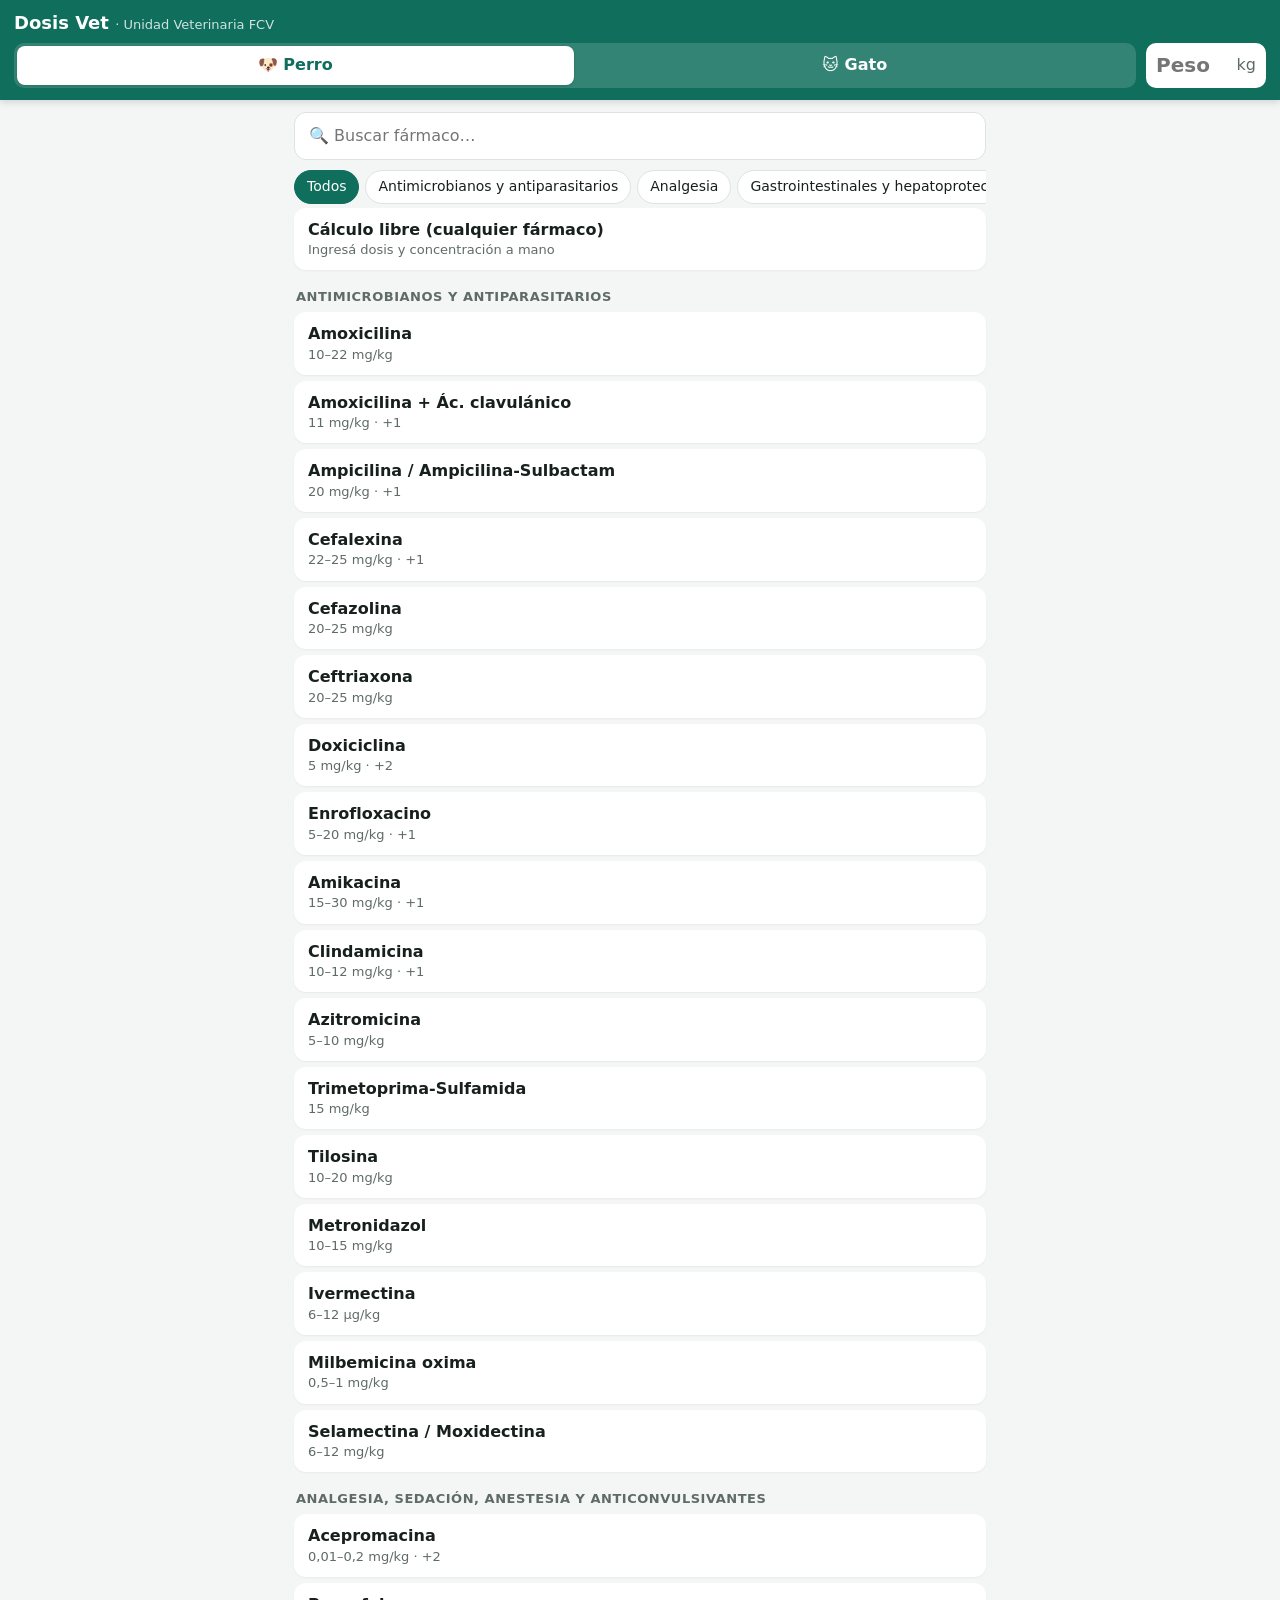
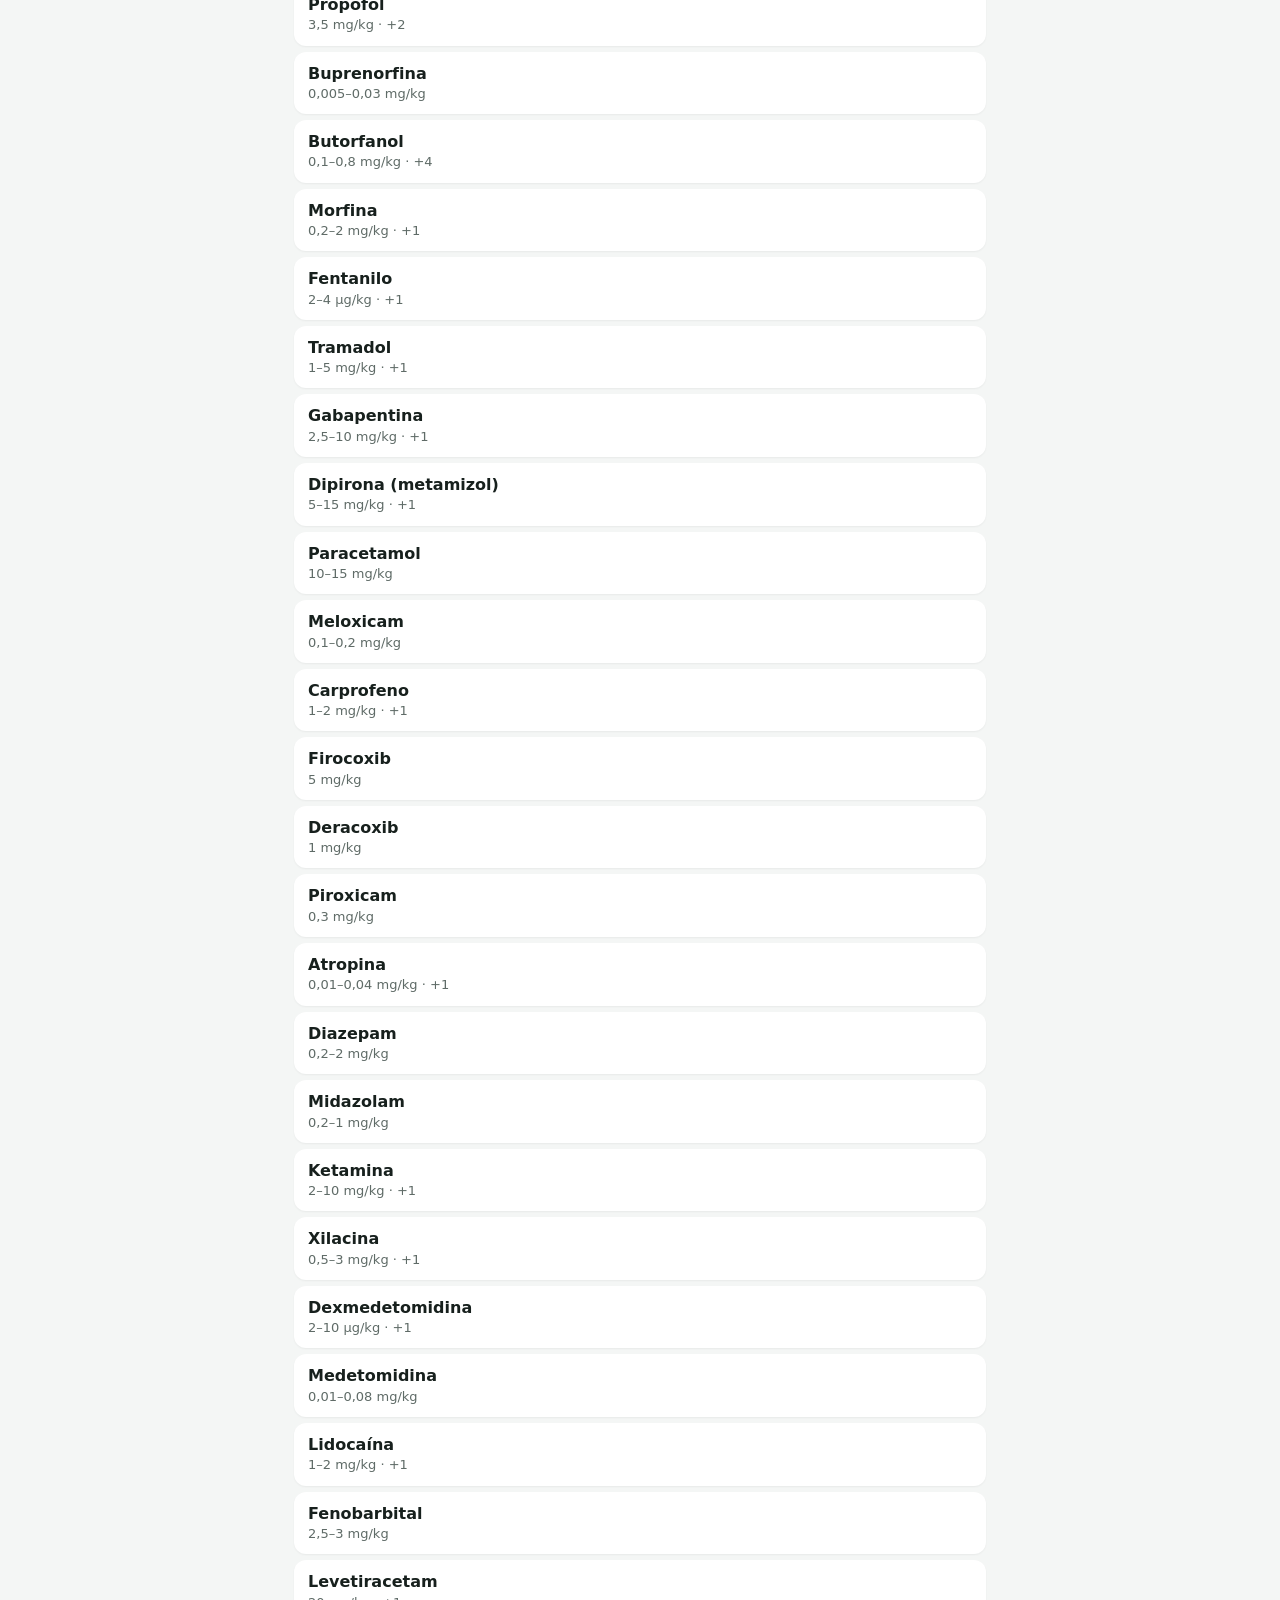
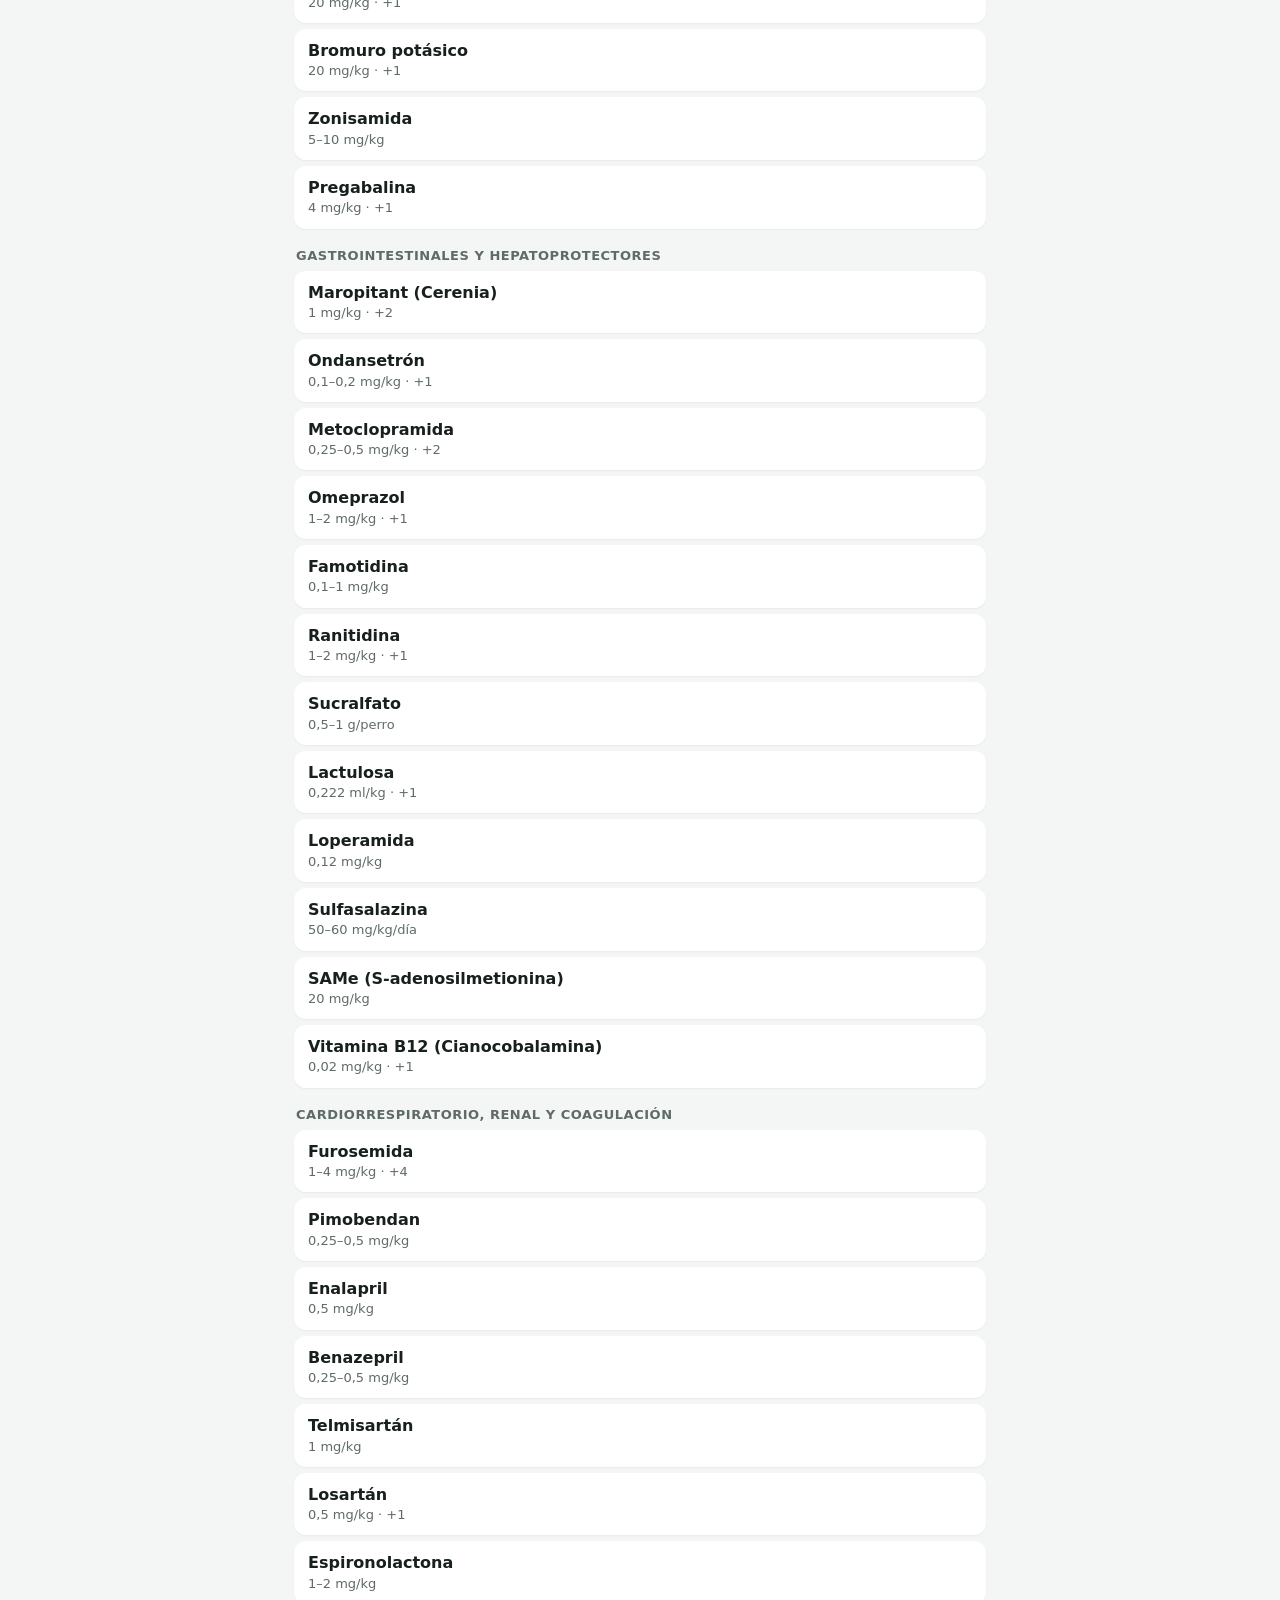
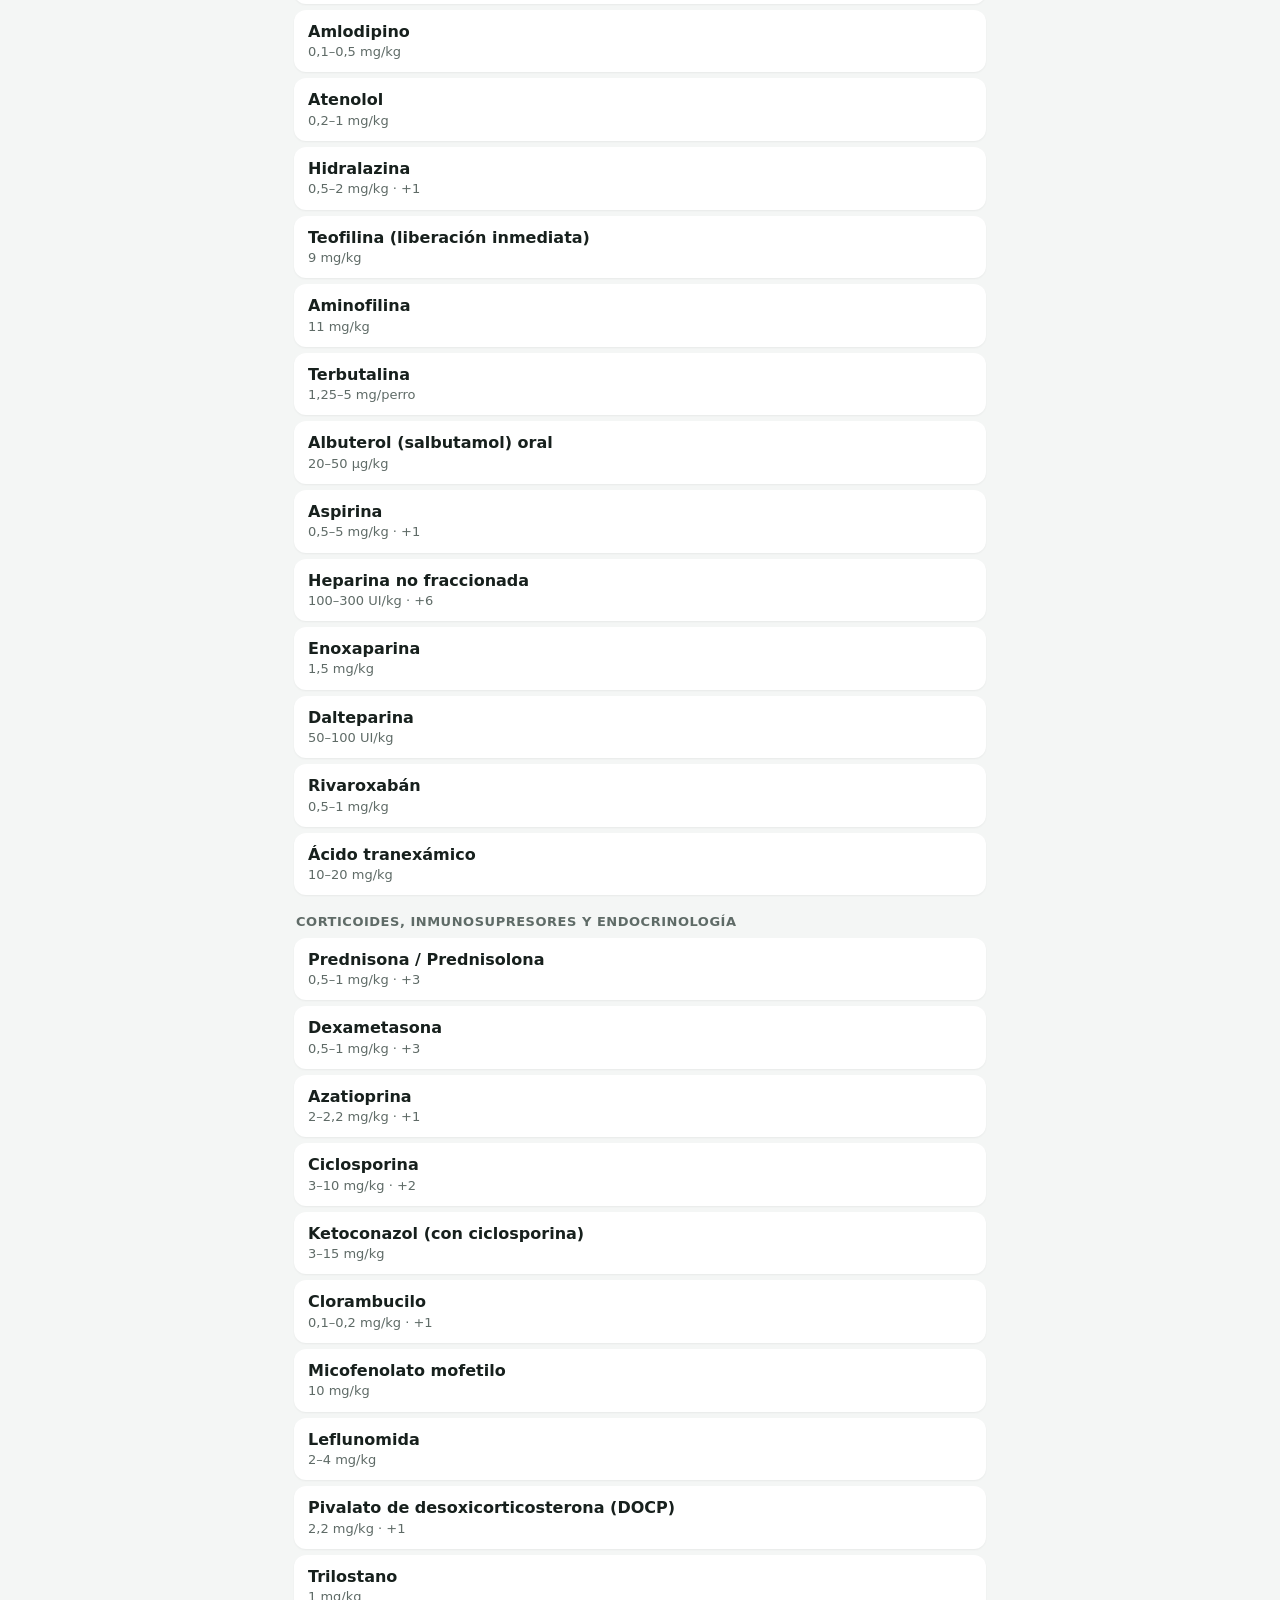
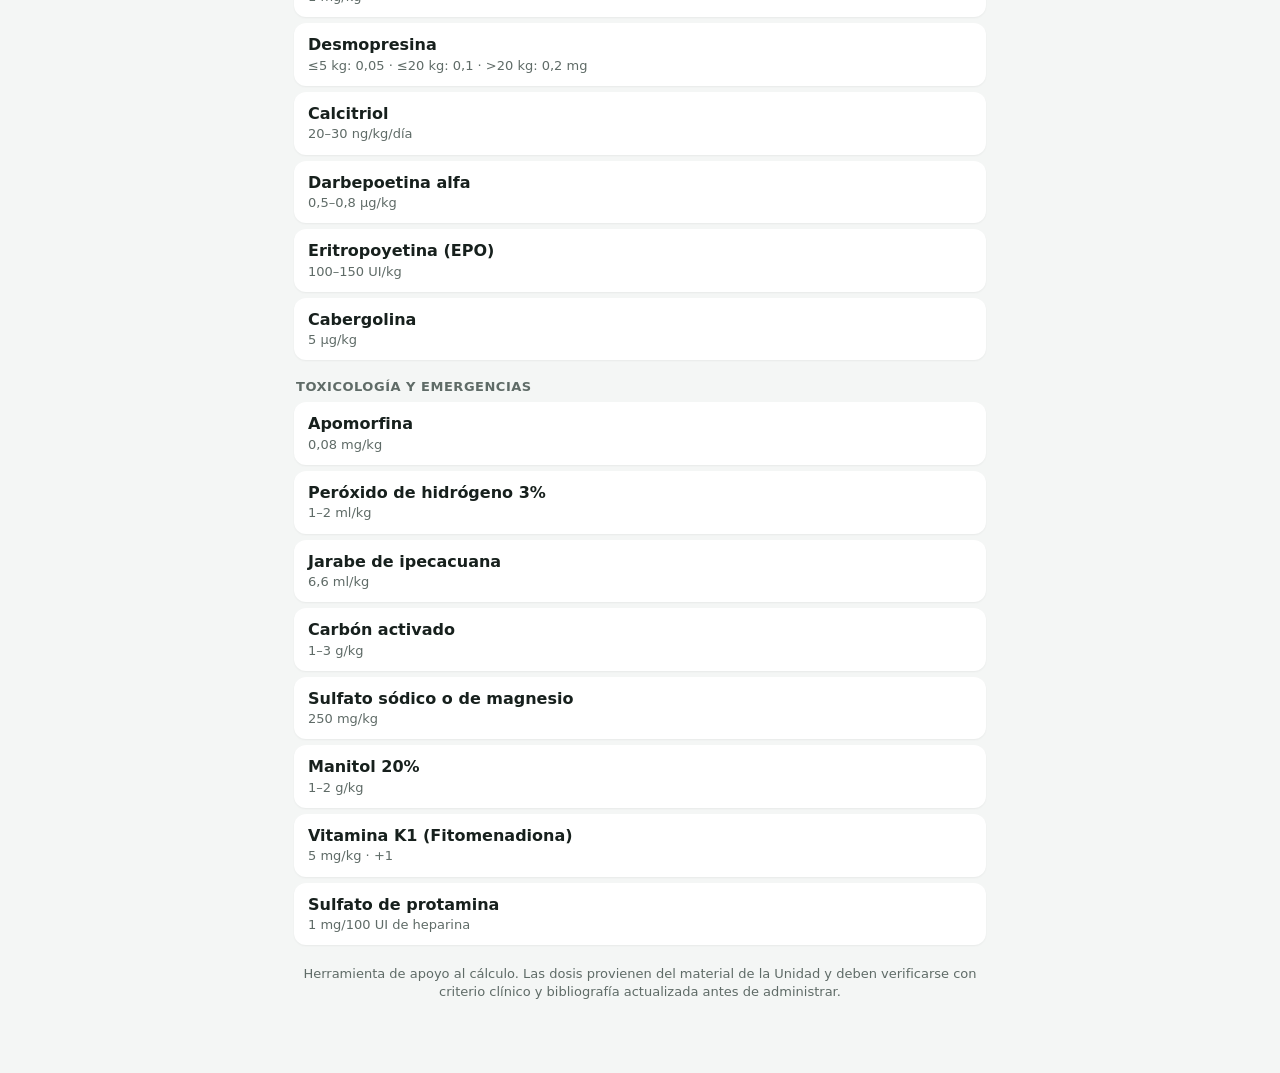
==== app/src/main/assets/index.html @ 797e955e "Calculadora de dosis veterinaria (APK Android) App Android (WebView, offline) para calcular dosis en" ====
<!doctype html>
<html lang="es">
<head>
<meta charset="utf-8">
<meta name="viewport" content="width=device-width, initial-scale=1, viewport-fit=cover">
<meta name="theme-color" content="#0f6e5c">
<title>Dosis Vet FCV</title>
<link rel="stylesheet" href="styles.css">
</head>
<body>
<header class="top">
  <div class="brand">Dosis Vet <span>· Unidad Veterinaria FCV</span></div>
  <div class="patient">
    <div class="seg" id="species">
      <button data-sp="p">🐶 Perro</button>
      <button data-sp="g">🐱 Gato</button>
    </div>
    <label class="weight"><input id="weight" inputmode="decimal" autocomplete="off" placeholder="Peso"><span>kg</span></label>
  </div>
</header>

<main>
  <section id="list-view">
    <input id="search" type="search" placeholder="🔍 Buscar fármaco…" autocomplete="off">
    <div id="chips" class="chips"></div>
    <div id="drug-list"></div>
    <p class="disclaimer">Herramienta de apoyo al cálculo. Las dosis provienen del material de la Unidad y deben verificarse con criterio clínico y bibliografía actualizada antes de administrar.</p>
  </section>

  <section id="detail-view" hidden>
    <button id="back" class="back">‹ Volver</button>
    <h2 id="d-name"></h2>
    <div id="d-contra"></div>
    <div id="d-body">
      <div id="d-presets-wrap"><label class="lbl">Indicación</label><div id="d-presets"></div></div>
      <div id="d-info" class="card info"></div>
      <div id="d-dose" class="card"></div>
      <div class="card"><h4>Presentación del fármaco</h4><div id="d-pres"></div></div>
      <div id="d-result"></div>
      <div id="d-cri"></div>
    </div>
  </section>
</main>

<script src="drugs.js"></script>
<script src="app.js"></script>
</body>
</html>
---- app/src/main/assets/styles.css ----
:root {
  --bg: #f4f6f5;
  --card: #ffffff;
  --text: #17201d;
  --muted: #5f6b67;
  --line: #dde3e1;
  --accent: #0f6e5c;
  --accent-soft: #e1f2ee;
  --warn-bg: #fff4d6;
  --warn: #8a5a00;
  --bad-bg: #fde4e4;
  --bad: #a51d1d;
  --hl: #e8f6f2;
}
@media (prefers-color-scheme: dark) {
  :root {
    --bg: #101514;
    --card: #19211f;
    --text: #e7eeec;
    --muted: #9aa8a4;
    --line: #2b3633;
    --accent: #3fc1a3;
    --accent-soft: #1d3a33;
    --warn-bg: #3a2f12;
    --warn: #f3c969;
    --bad-bg: #3d1a1a;
    --bad: #ff8a8a;
    --hl: #17322c;
  }
}
* { box-sizing: border-box; -webkit-tap-highlight-color: transparent; }
html, body { margin: 0; background: var(--bg); color: var(--text); }
body { font: 16px/1.4 system-ui, -apple-system, Roboto, sans-serif; padding-bottom: 40px; }
button, input, select { font: inherit; color: inherit; }
[hidden] { display: none !important; }

.top {
  position: sticky; top: 0; z-index: 10;
  background: var(--accent); color: #fff;
  padding: calc(env(safe-area-inset-top) + 10px) 14px 12px;
  box-shadow: 0 2px 8px rgba(0,0,0,.15);
}
@media (prefers-color-scheme: dark) { .top { background: #0b3d33; } }
.brand { font-weight: 700; font-size: 18px; margin-bottom: 8px; }
.brand span { font-weight: 400; opacity: .8; font-size: 13px; }
.patient { display: flex; gap: 10px; align-items: stretch; }
.patient .seg { flex: 1; background: rgba(255,255,255,.15); }
.patient .seg button { color: #fff; }
.patient .seg button.on { background: #fff; color: #0f6e5c; }
.weight { display: flex; align-items: center; background: #fff; color: #17201d; border-radius: 10px; padding: 0 10px; width: 120px; }
.weight input { border: 0; outline: 0; width: 100%; font-size: 20px; font-weight: 700; background: transparent; color: #17201d; padding: 6px 0; }
.weight span { color: #5f6b67; }

main { padding: 12px 14px; max-width: 720px; margin: 0 auto; }

.seg { display: flex; border-radius: 10px; padding: 3px; gap: 3px; background: var(--line); }
.seg button { flex: 1; border: 0; background: transparent; border-radius: 8px; padding: 8px 6px; font-weight: 600; }
.seg button.on { background: var(--card); color: var(--accent); box-shadow: 0 1px 3px rgba(0,0,0,.15); }
.seg.small button { font-size: 14px; padding: 7px 4px; }
.seg.small { margin-bottom: 10px; }

#search { width: 100%; padding: 12px 14px; border: 1px solid var(--line); border-radius: 12px; background: var(--card); font-size: 16px; }
.chips { display: flex; gap: 6px; overflow-x: auto; padding: 10px 0 4px; scrollbar-width: none; }
.chips::-webkit-scrollbar { display: none; }
.chip { flex: none; border: 1px solid var(--line); background: var(--card); border-radius: 999px; padding: 6px 12px; font-size: 14px; }
.chip.on { background: var(--accent); border-color: var(--accent); color: #fff; }
@media (prefers-color-scheme: dark) { .chip.on { color: #0b2620; } }

.group { font-size: 13px; text-transform: uppercase; letter-spacing: .04em; color: var(--muted); margin: 18px 2px 6px; }
.drug { display: flex; flex-direction: column; align-items: flex-start; width: 100%; text-align: left; border: 0; background: var(--card); border-radius: 12px; padding: 11px 14px; margin-bottom: 6px; box-shadow: 0 1px 2px rgba(0,0,0,.05); }
.drug:active { background: var(--accent-soft); }
.dn { font-weight: 600; }
.ds { font-size: 13px; color: var(--muted); }
.bad { color: var(--bad); font-weight: 700; }
.empty, .disclaimer { color: var(--muted); font-size: 13px; text-align: center; margin: 20px 8px; }

.back { border: 0; background: transparent; color: var(--accent); font-weight: 600; padding: 4px 0; font-size: 16px; }
h2 { margin: 6px 0 12px; font-size: 22px; }
h4 { margin: 0 0 10px; font-size: 15px; }
.card { background: var(--card); border-radius: 14px; padding: 14px; margin: 10px 0; box-shadow: 0 1px 2px rgba(0,0,0,.05); }
.info { font-size: 14px; display: grid; gap: 4px; }
.info .note { color: var(--warn); }
.info .src { color: var(--muted); font-size: 12px; }

.lbl { display: block; font-size: 13px; color: var(--muted); margin: 8px 0 5px; font-weight: 600; }
.card .lbl:first-child { margin-top: 0; }
#d-presets { display: grid; gap: 6px; }
.preset { display: flex; flex-direction: column; align-items: flex-start; text-align: left; border: 2px solid var(--line); background: var(--card); border-radius: 12px; padding: 9px 12px; }
.preset.on { border-color: var(--accent); background: var(--accent-soft); }
.pl { font-weight: 600; font-size: 15px; }
.pr { font-size: 13px; color: var(--muted); }
.tag { display: inline-block; font-size: 10px; font-weight: 700; padding: 1px 6px; border-radius: 6px; background: var(--line); color: var(--muted); vertical-align: middle; }
.tag.cri { background: var(--accent); color: #fff; }

.inrow { display: flex; align-items: center; gap: 6px; }
.inrow input, select { min-width: 0; flex: 1; padding: 10px 12px; border: 1px solid var(--line); border-radius: 10px; background: var(--bg); font-size: 18px; }
select { flex: none; font-size: 16px; padding: 10px 8px; }
#d-dose > select { width: 100%; }
.inrow.conc input { flex: 1 1 60px; }
.unit { color: var(--muted); font-size: 14px; white-space: nowrap; }
input[type=range] { width: 100%; margin: 12px 0 0; accent-color: var(--accent); }
.rangeends { display: flex; justify-content: space-between; font-size: 12px; color: var(--muted); }
.hint { font-size: 12px; color: var(--muted); margin-top: 6px; }
.tierinfo { font-size: 18px; font-weight: 700; }

.result { background: var(--card); border: 2px solid var(--accent); border-radius: 14px; padding: 12px 14px; margin: 12px 0; }
.result.muted { border-style: dashed; border-color: var(--line); color: var(--muted); text-align: center; }
.rhead { font-size: 13px; color: var(--muted); margin-bottom: 6px; }
.kv { display: flex; justify-content: space-between; align-items: baseline; gap: 10px; padding: 6px 0; border-top: 1px solid var(--line); }
.kv:first-of-type { border-top: 0; }
.kv span { color: var(--muted); font-size: 14px; }
.kv b { text-align: right; }
.kv.big b { font-size: 20px; }
.kv.hl { background: var(--hl); margin: 4px -14px; padding: 10px 14px; border-top: 0; }
.kv.hl b { font-size: 26px; color: var(--accent); }
.kv.sub span, .kv.sub b { font-size: 13px; font-weight: 500; }
.kv.muted span { color: var(--muted); }
.alert { border-radius: 10px; padding: 9px 12px; margin: 6px 0; font-size: 14px; }
.alert.warn { background: var(--warn-bg); color: var(--warn); }
.alert.bad { background: var(--bad-bg); color: var(--bad); font-weight: 700; }
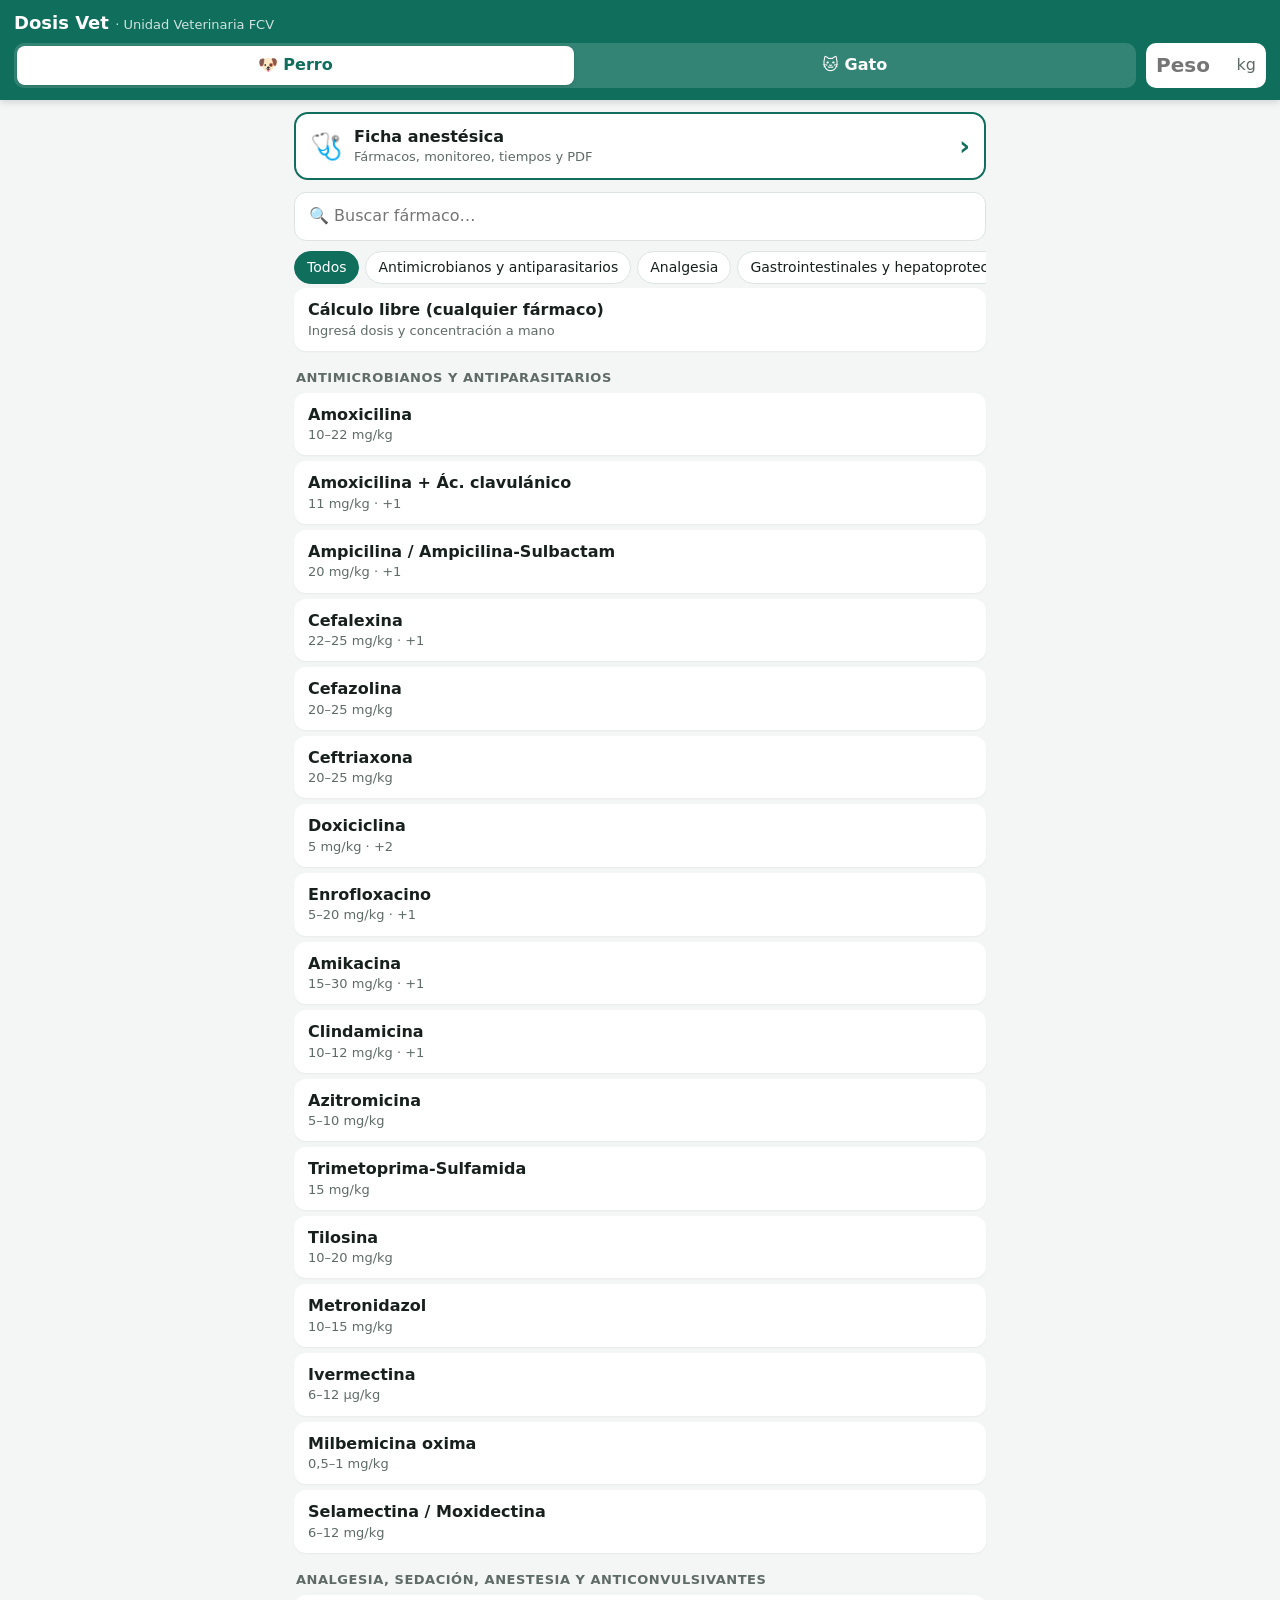
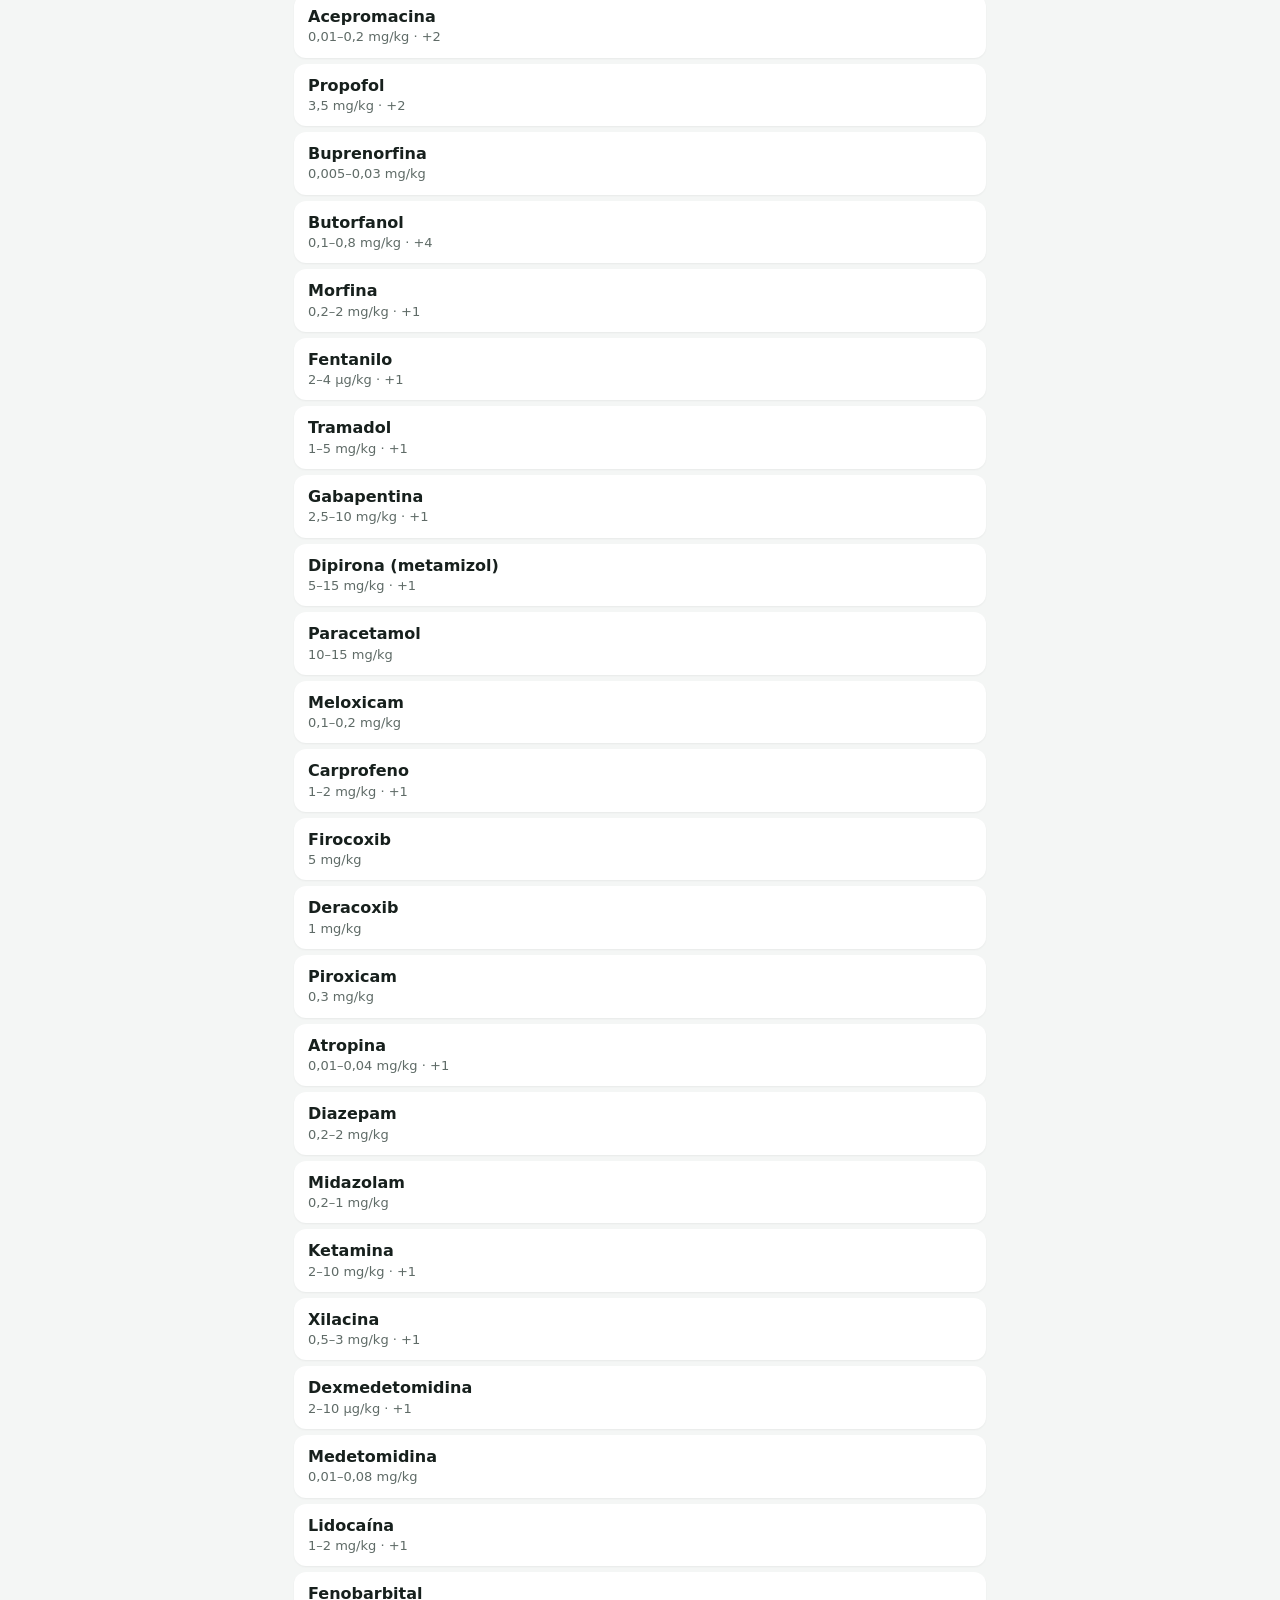
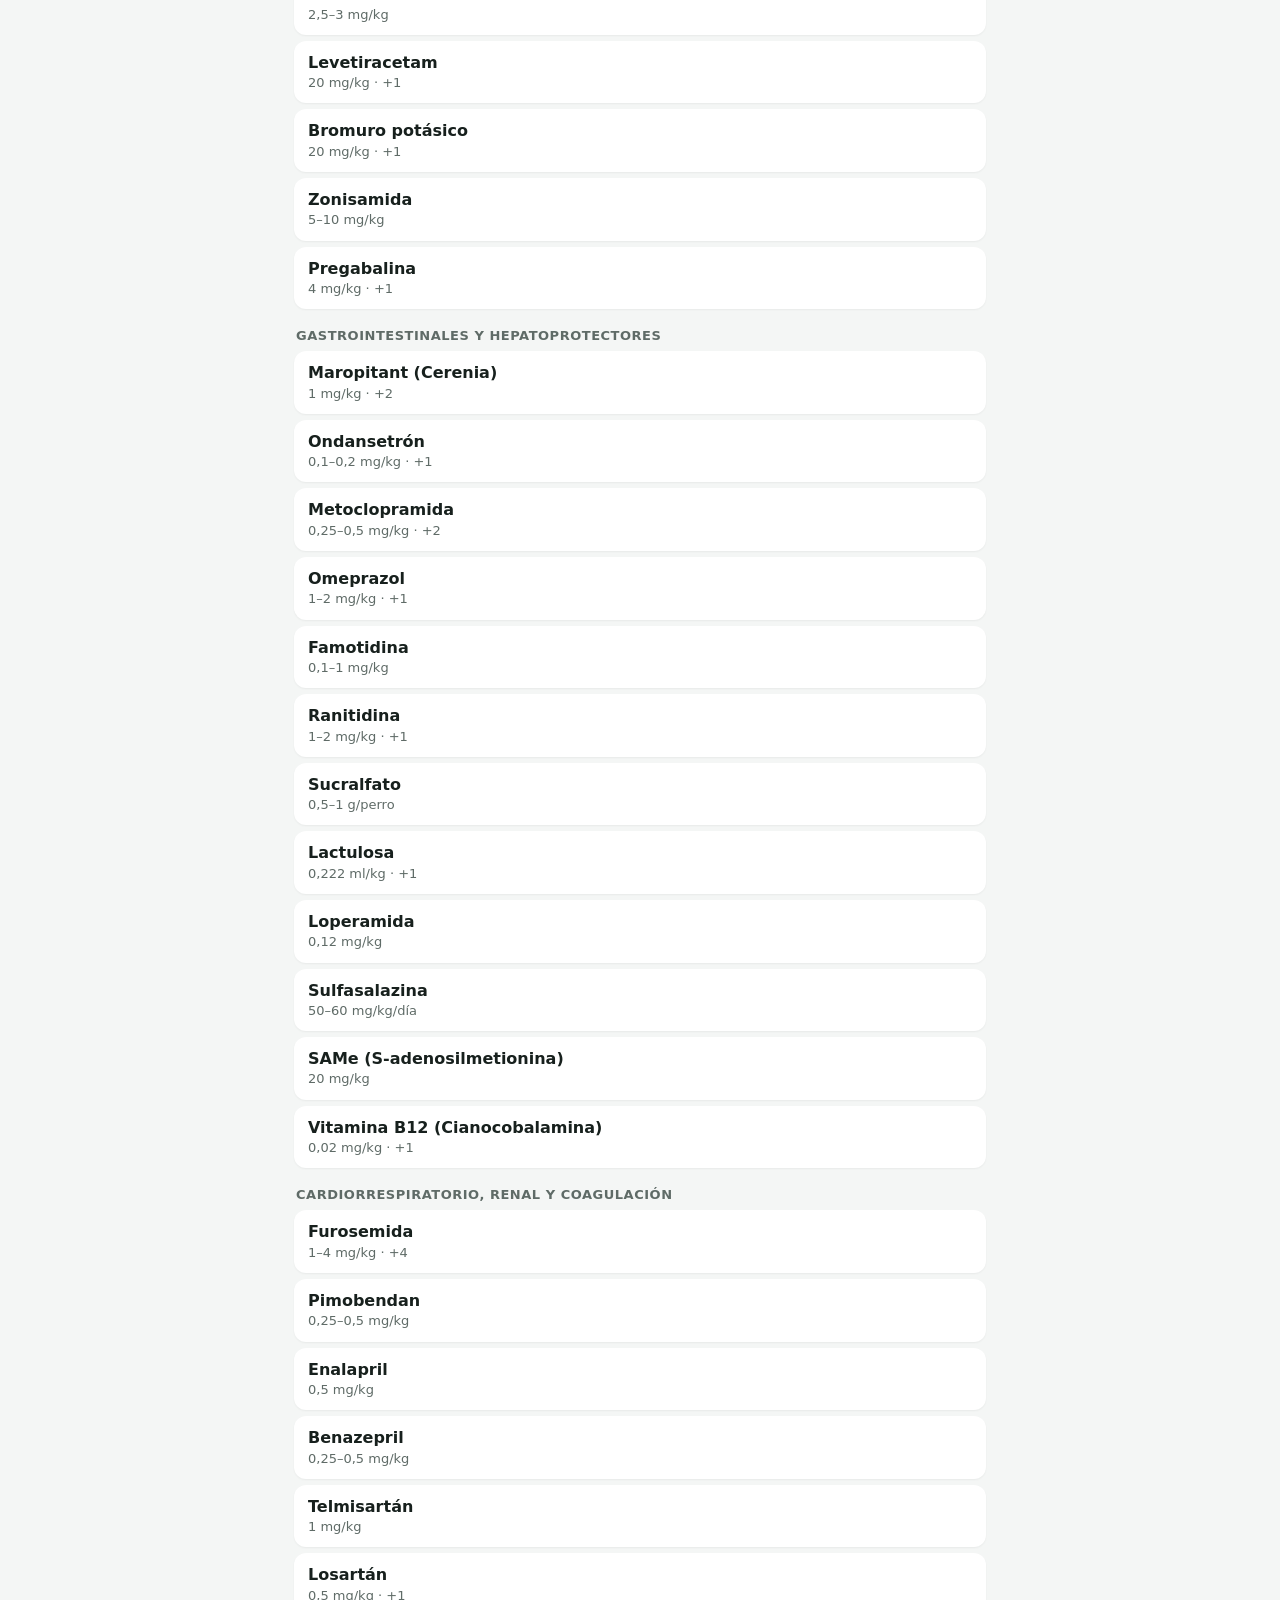
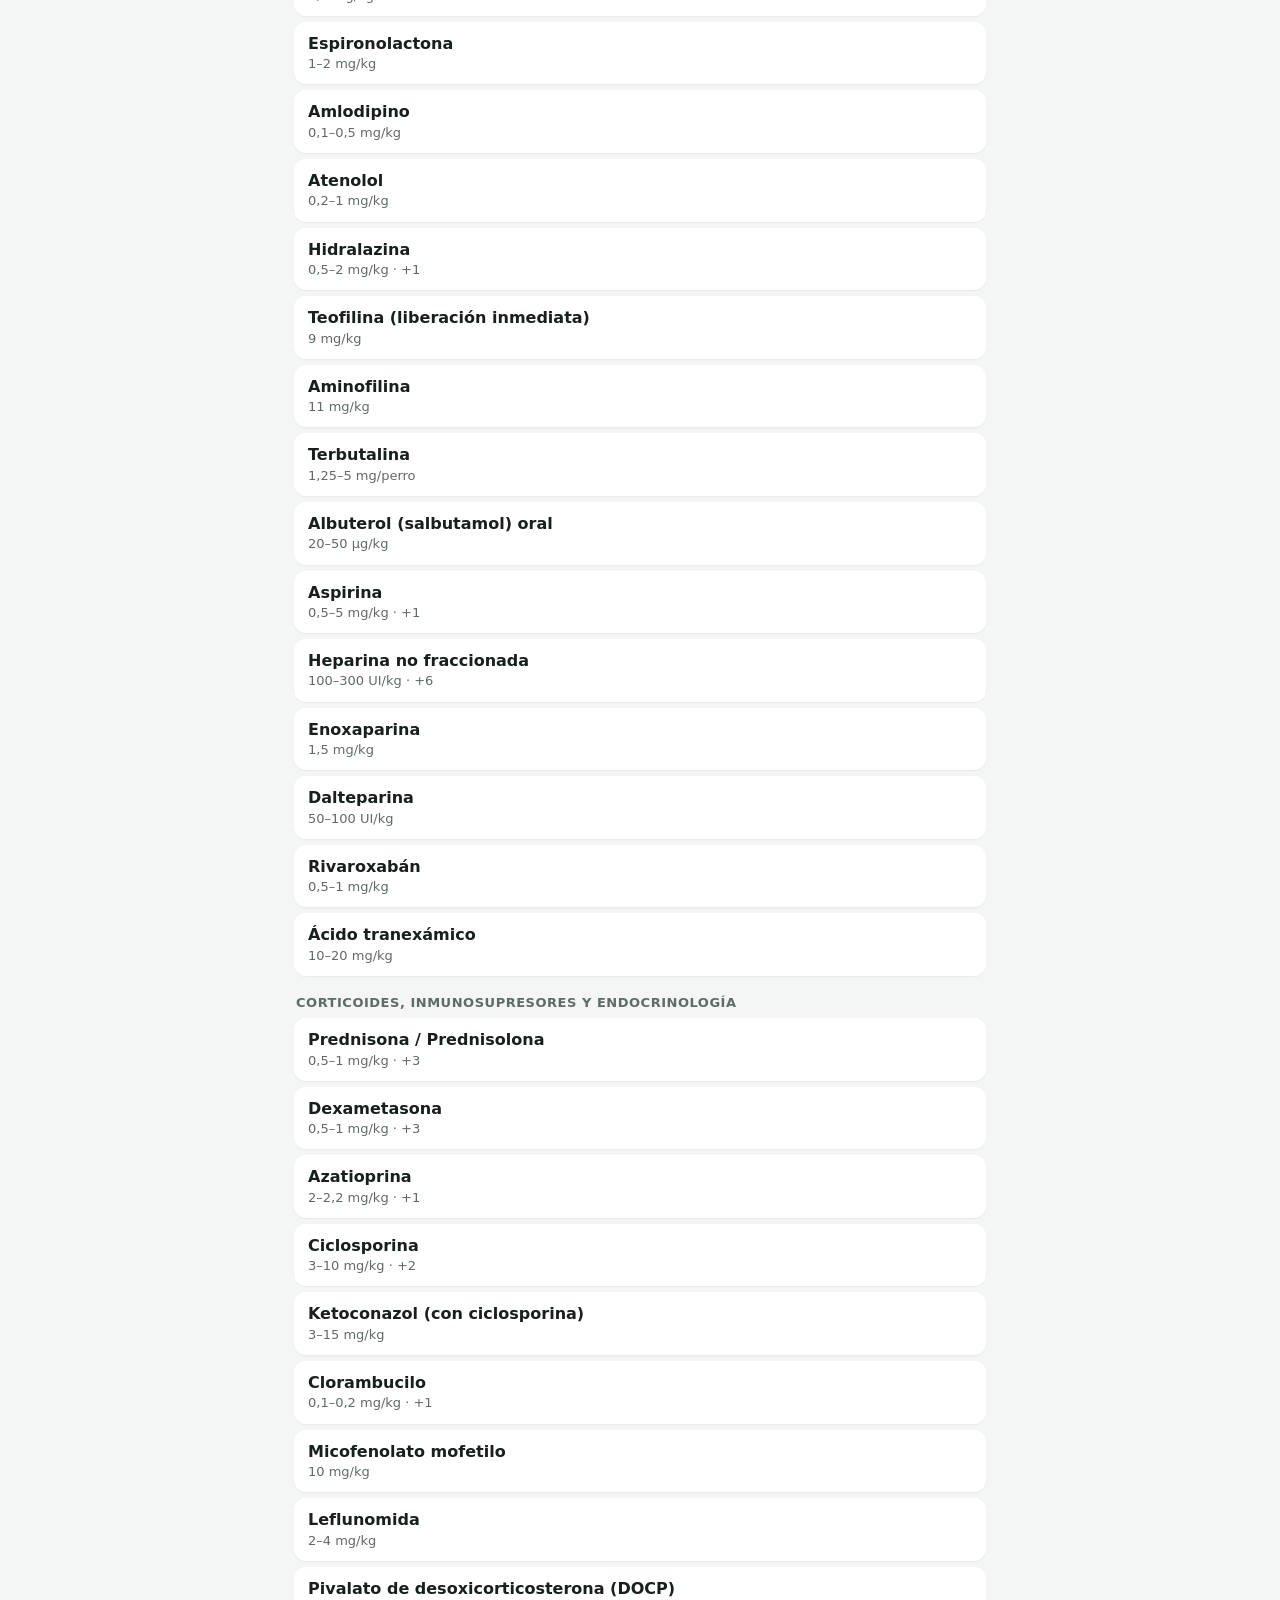
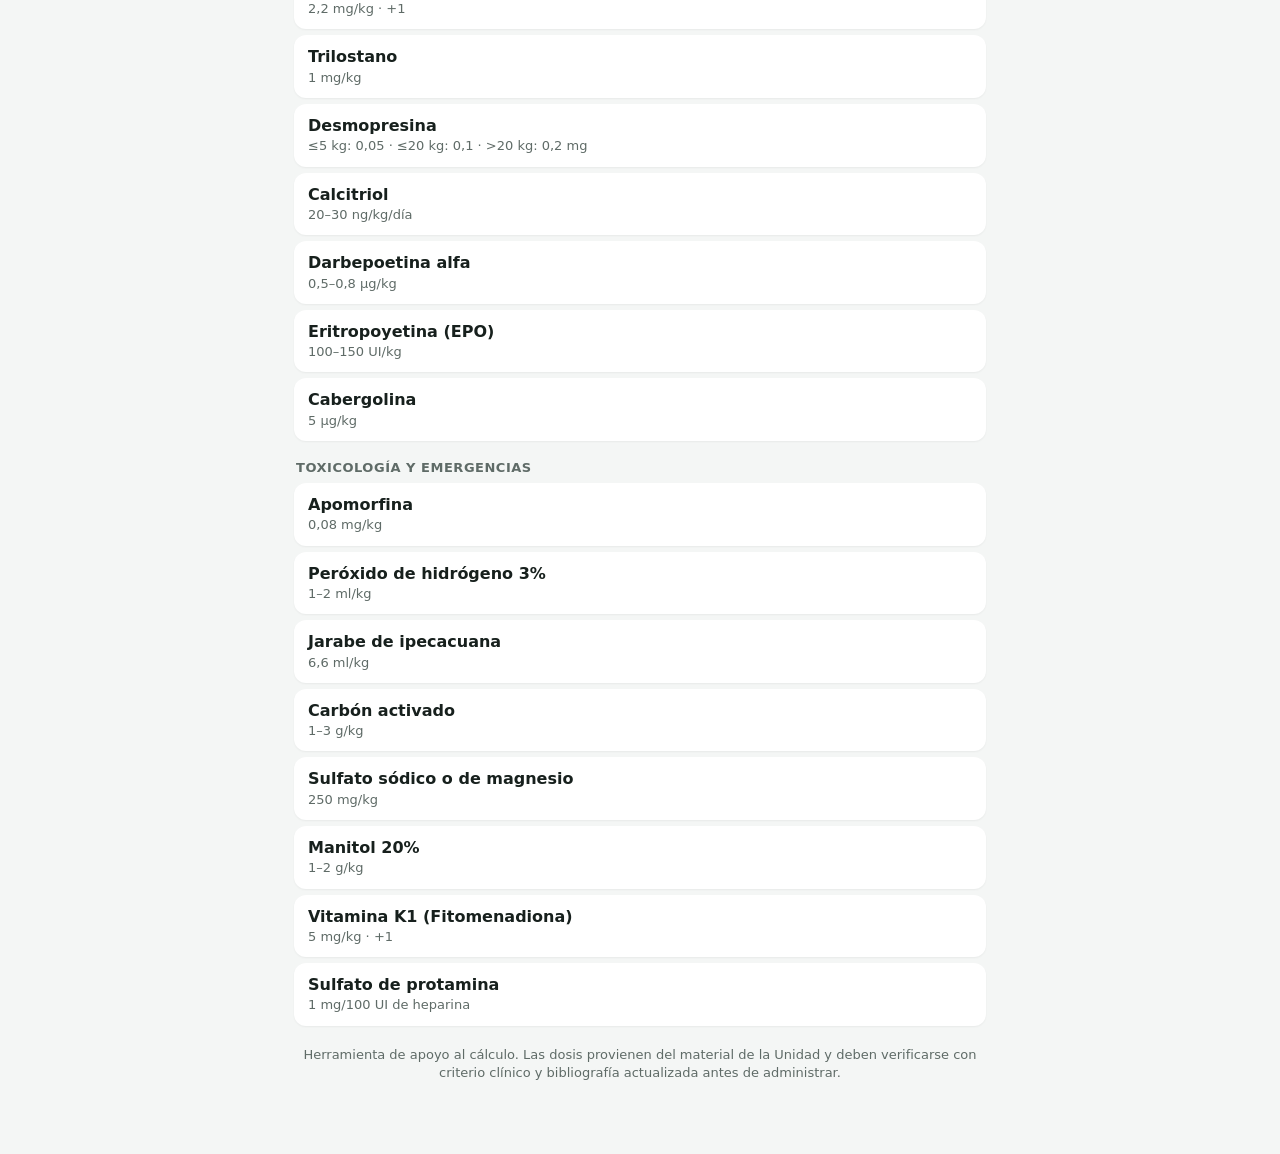
==== commit b98fe7b8: "Agregar ficha anestésica Nueva pantalla "Ficha anestésica" (registro de fármacos planificados y apli" ====
--- a/app/src/main/assets/index.html
+++ b/app/src/main/assets/index.html
@@ -21,6 +21,11 @@
 
 <main>
   <section id="list-view">
+    <a class="tool-link" href="anestesia.html">
+      <span class="ti">🩺</span>
+      <span class="tt"><b>Ficha anestésica</b><small>Fármacos, monitoreo, tiempos y PDF</small></span>
+      <span class="ta">›</span>
+    </a>
     <input id="search" type="search" placeholder="🔍 Buscar fármaco…" autocomplete="off">
     <div id="chips" class="chips"></div>
     <div id="drug-list"></div>
--- a/app/src/main/assets/styles.css
+++ b/app/src/main/assets/styles.css
@@ -118,3 +118,10 @@
 .alert { border-radius: 10px; padding: 9px 12px; margin: 6px 0; font-size: 14px; }
 .alert.warn { background: var(--warn-bg); color: var(--warn); }
 .alert.bad { background: var(--bad-bg); color: var(--bad); font-weight: 700; }
+
+.tool-link { display: flex; align-items: center; gap: 12px; text-decoration: none; color: var(--text); background: var(--card); border: 2px solid var(--accent); border-radius: 14px; padding: 12px 14px; margin-bottom: 12px; }
+.tool-link:active { background: var(--accent-soft); }
+.tool-link .ti { font-size: 26px; }
+.tool-link .tt { flex: 1; display: flex; flex-direction: column; }
+.tool-link small { color: var(--muted); font-size: 13px; }
+.tool-link .ta { color: var(--accent); font-size: 26px; font-weight: 700; }
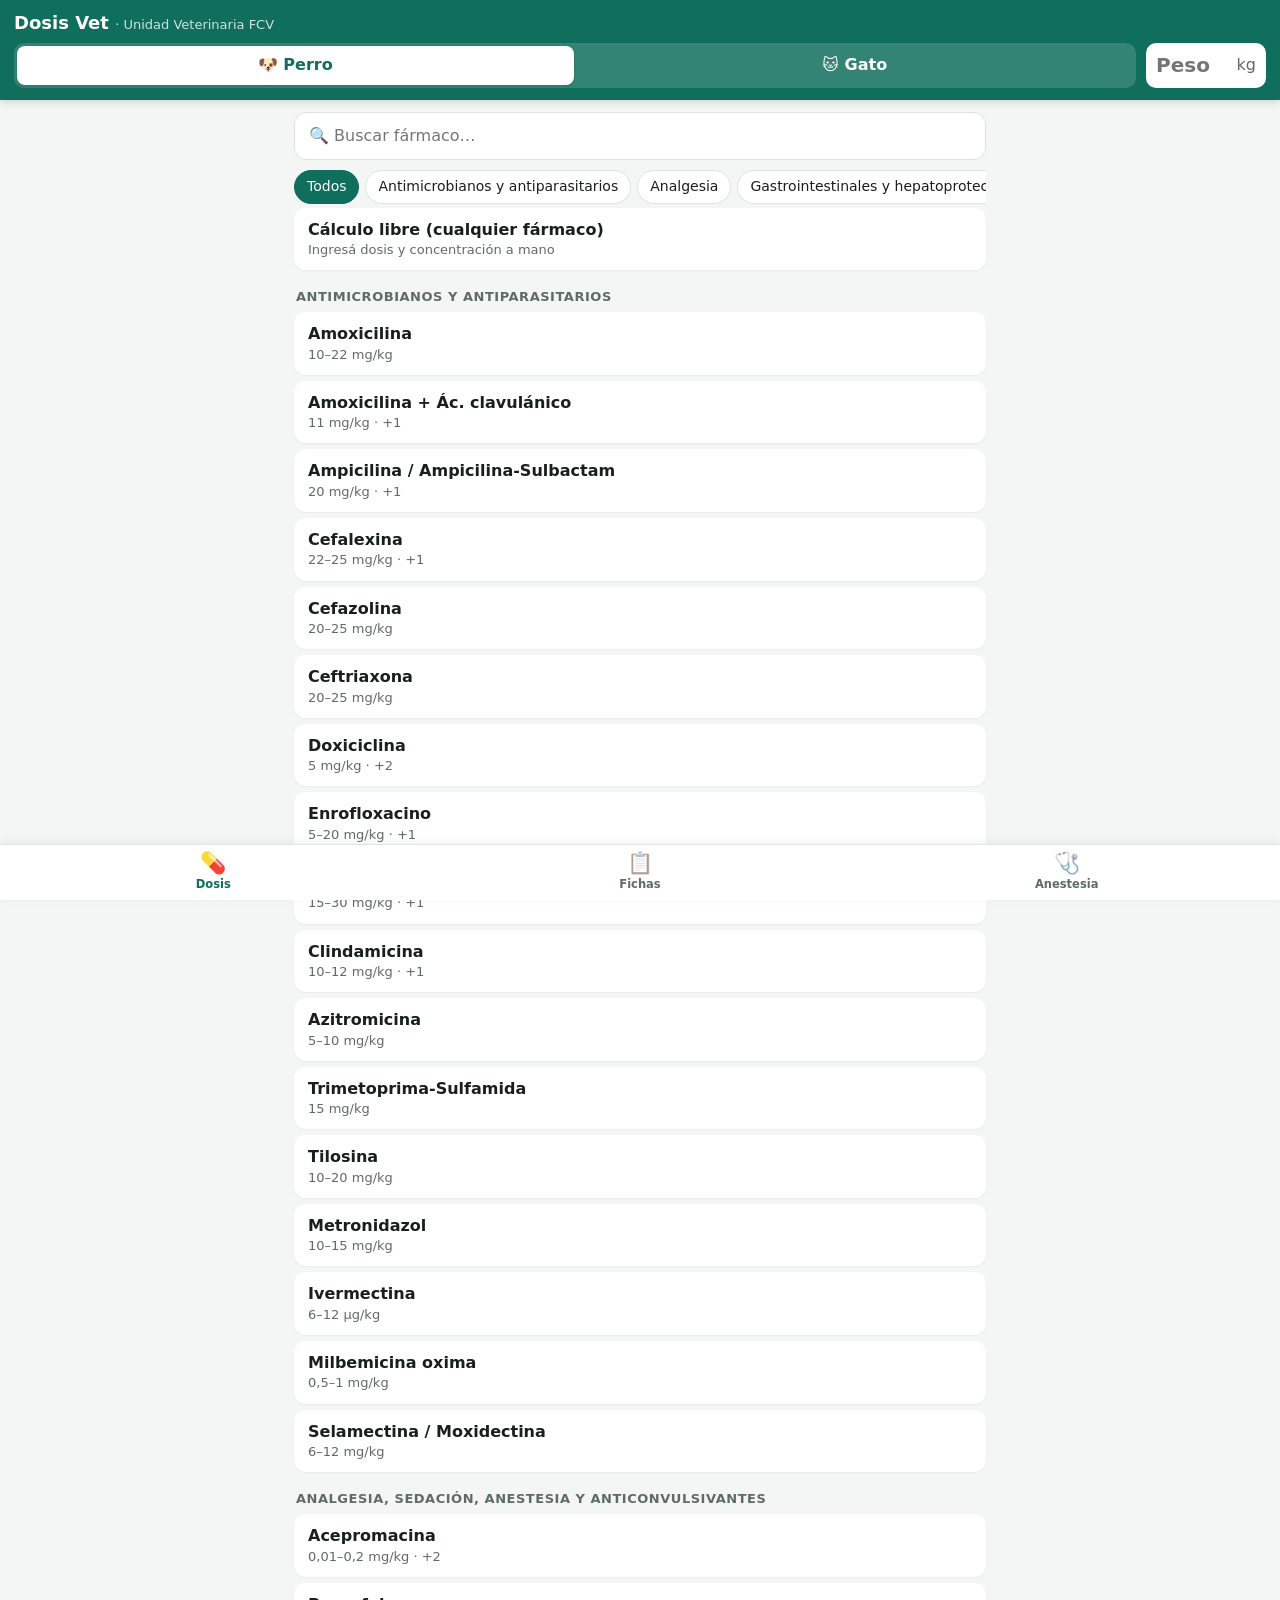
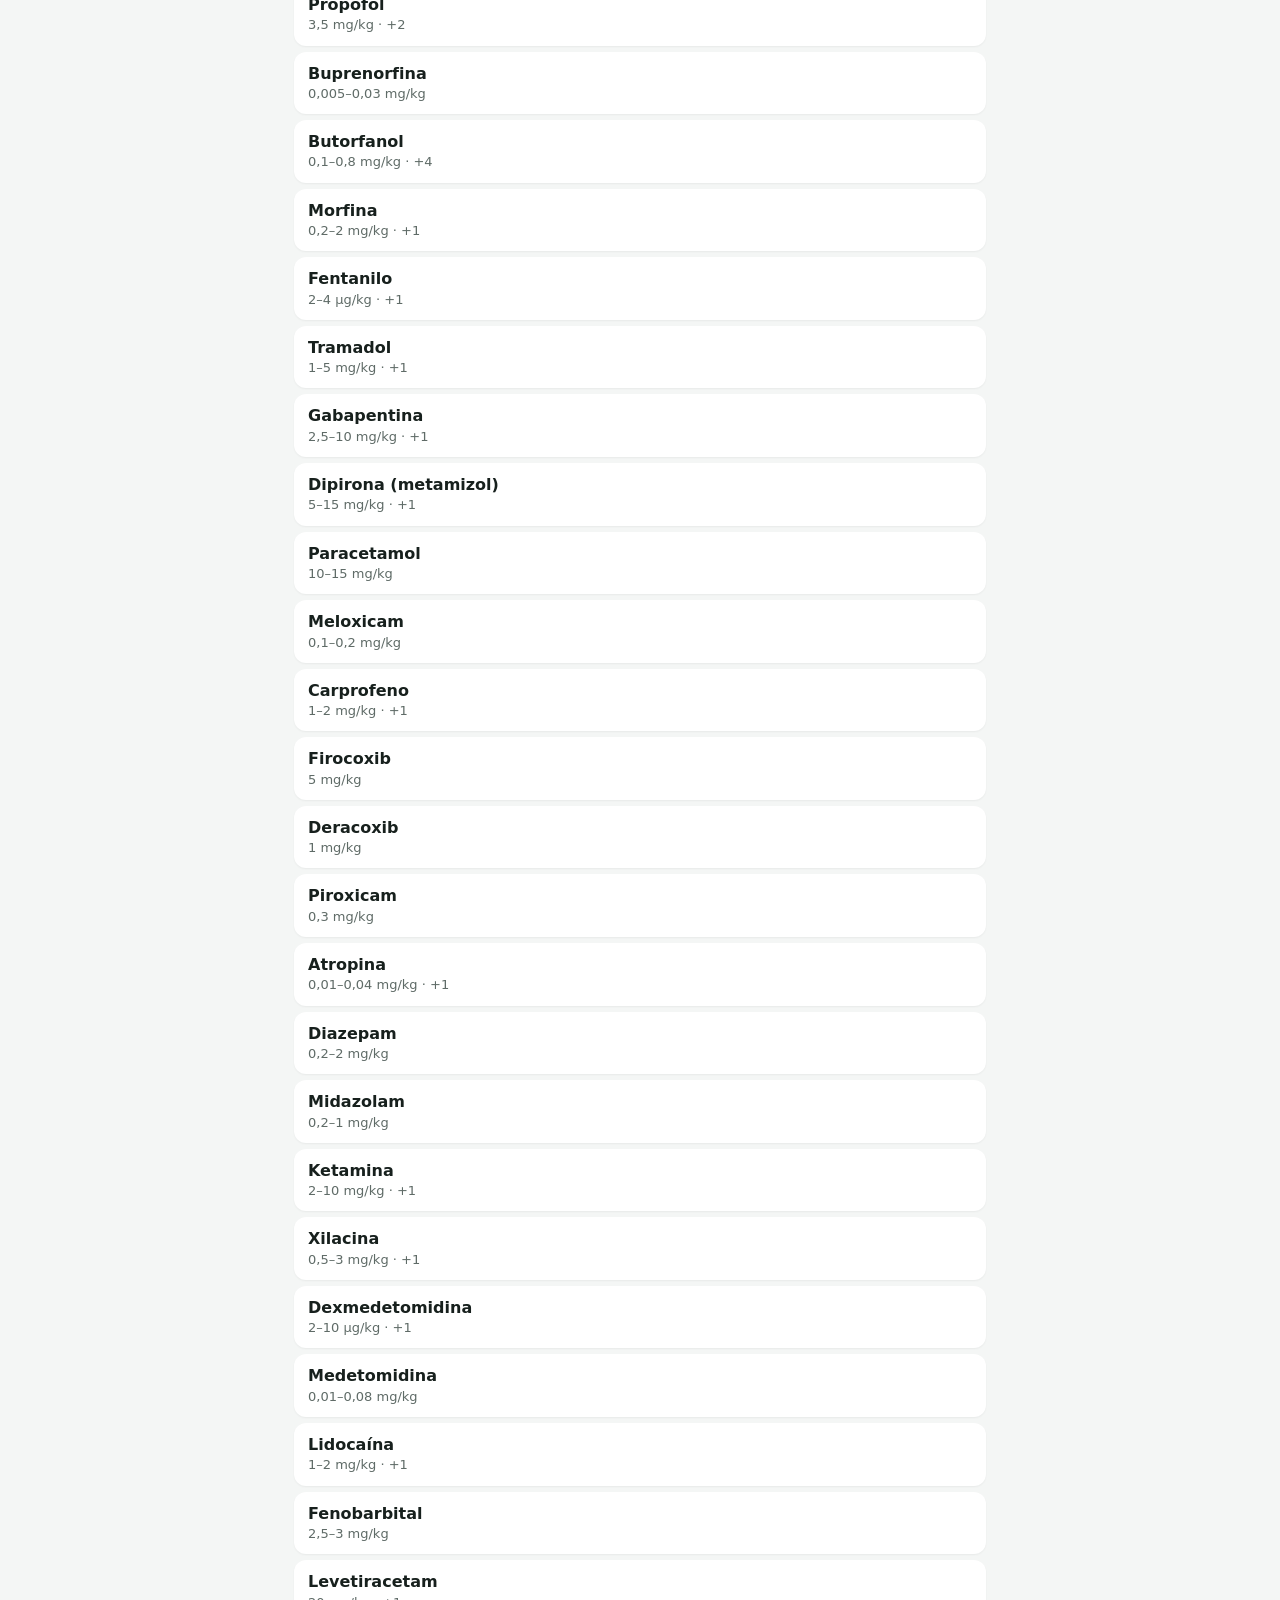
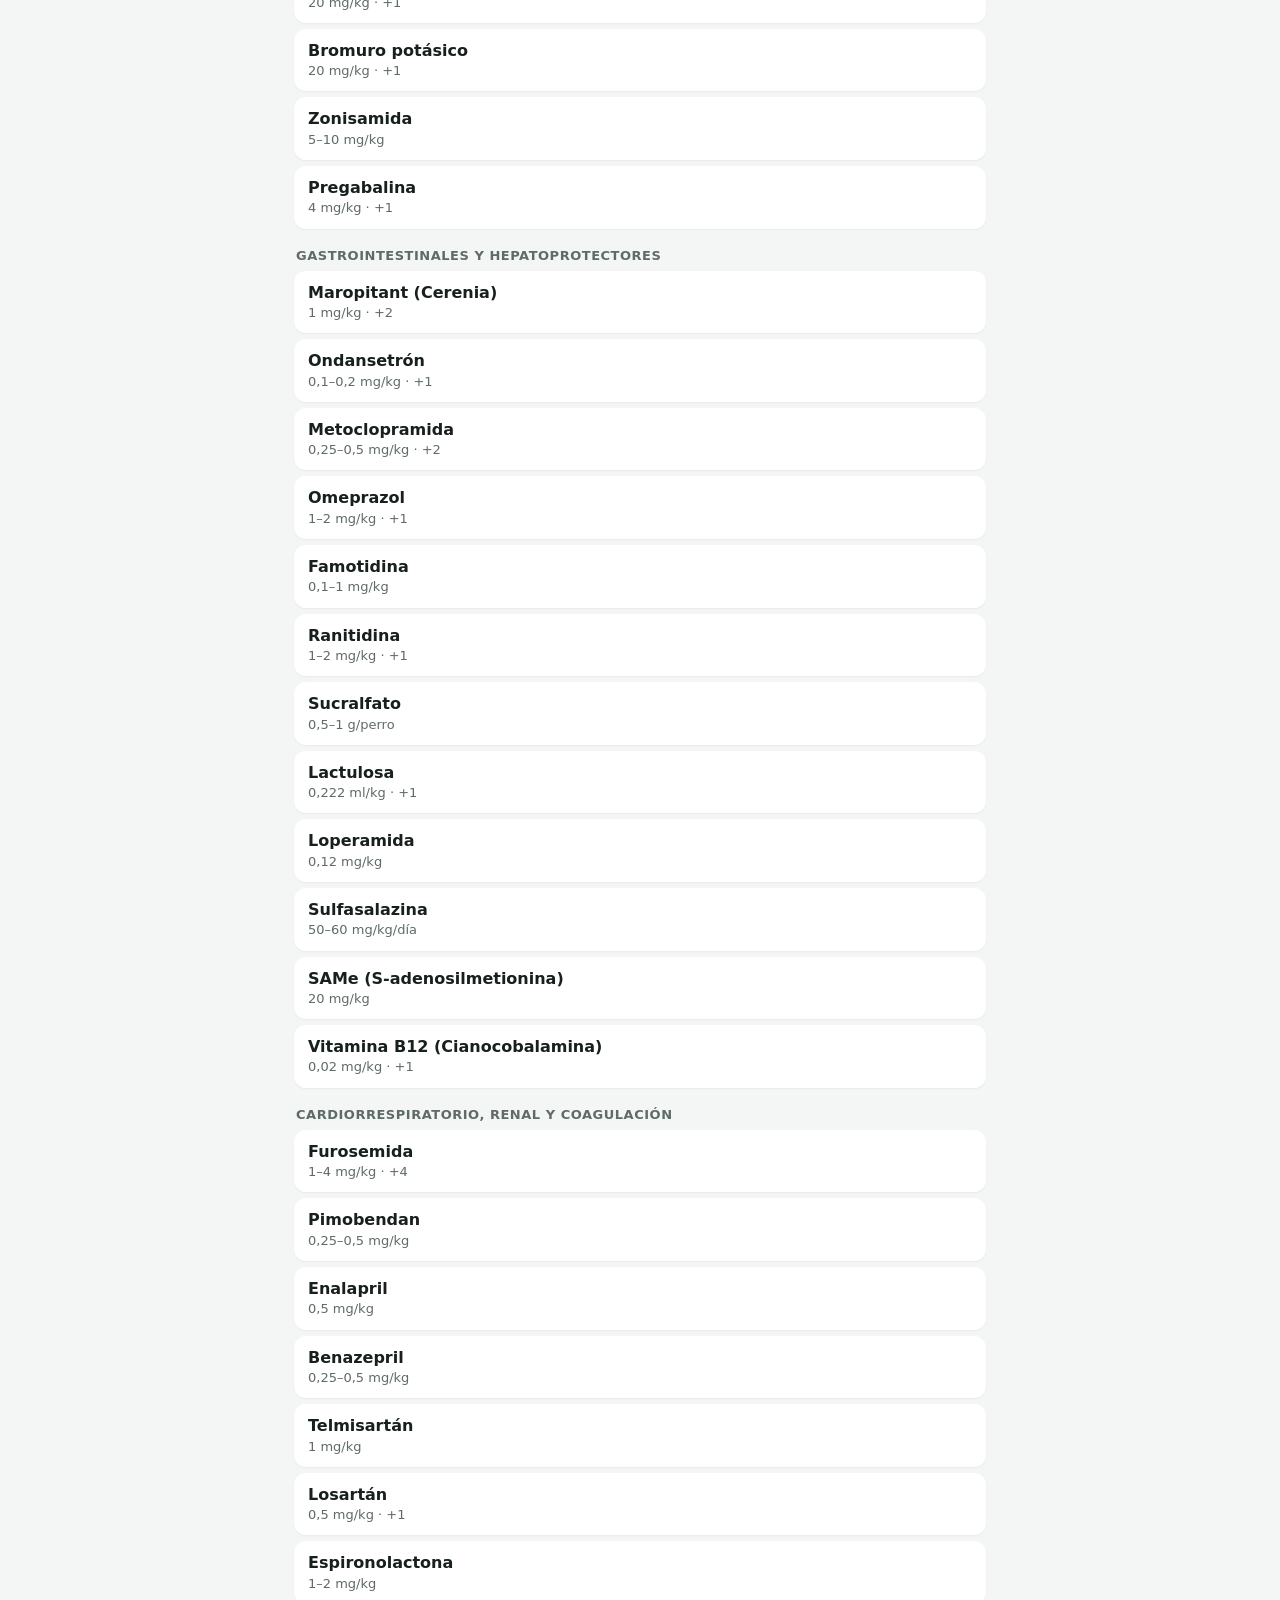
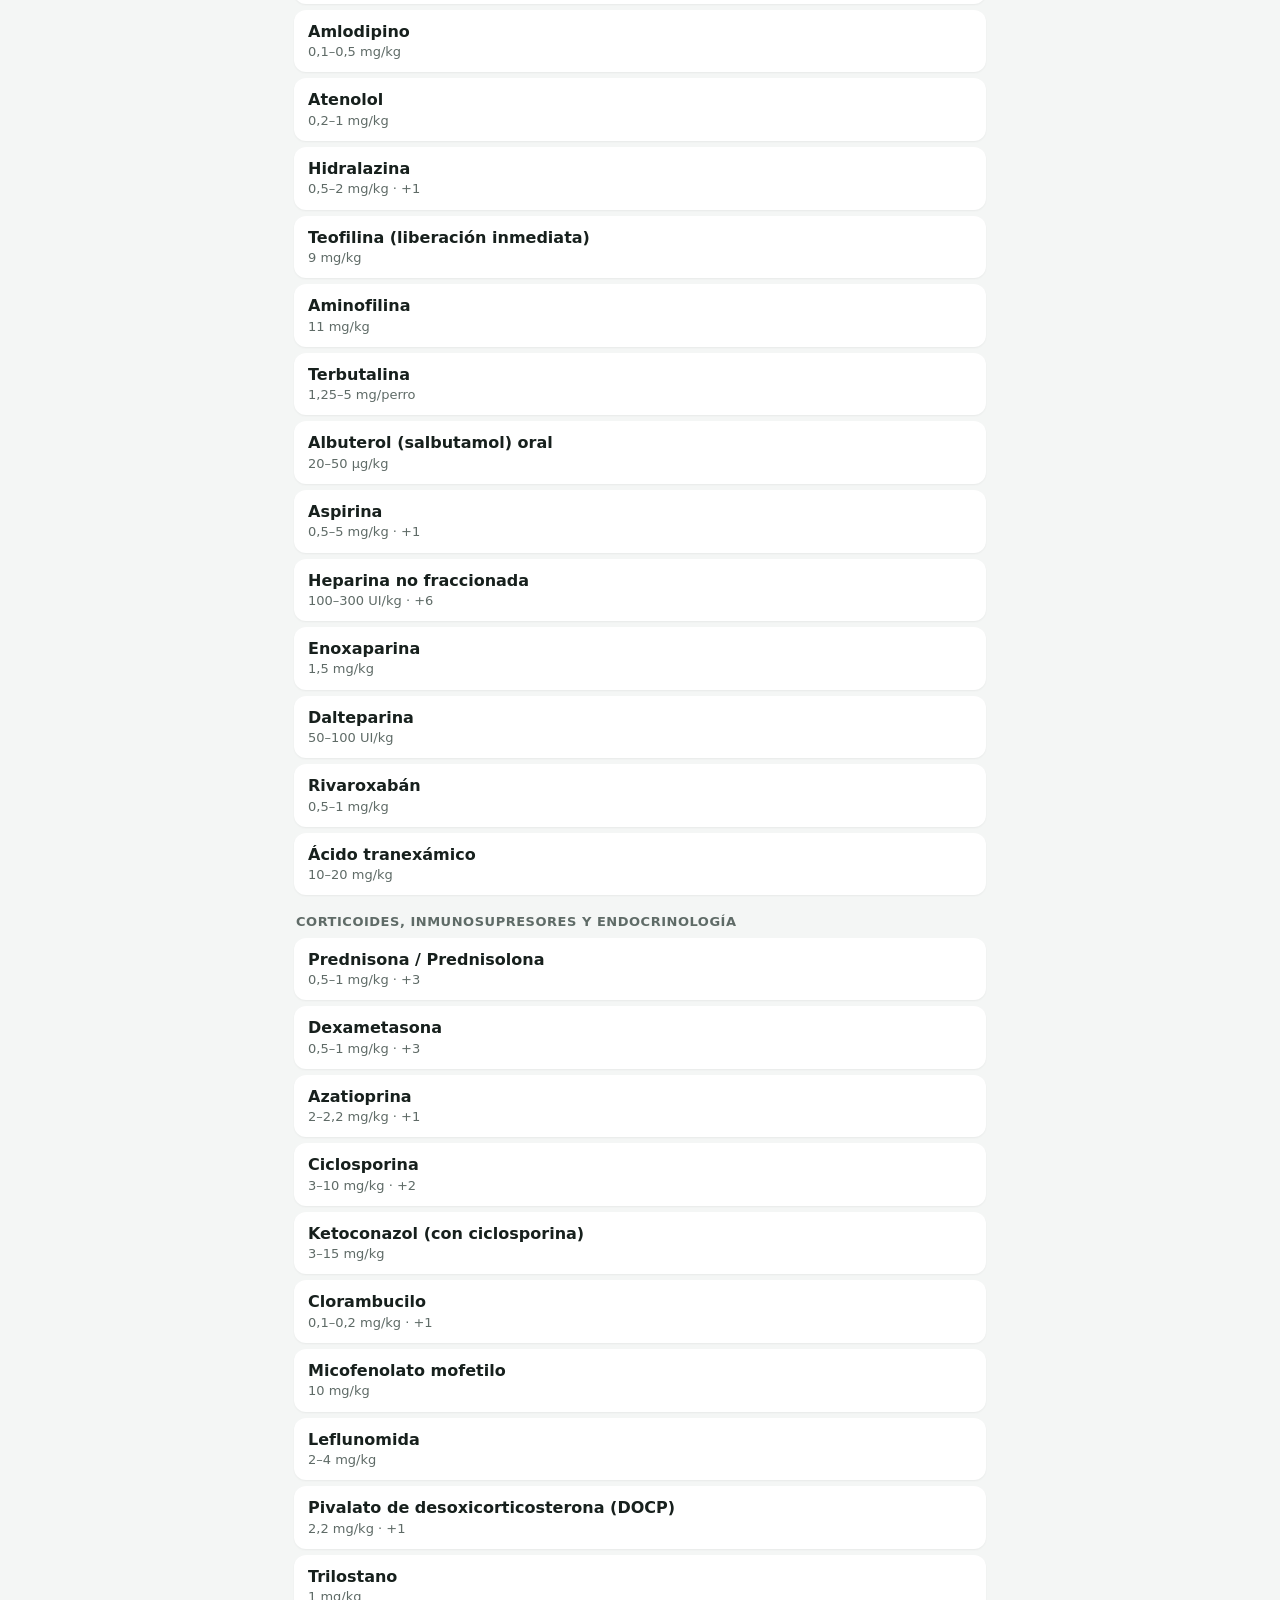
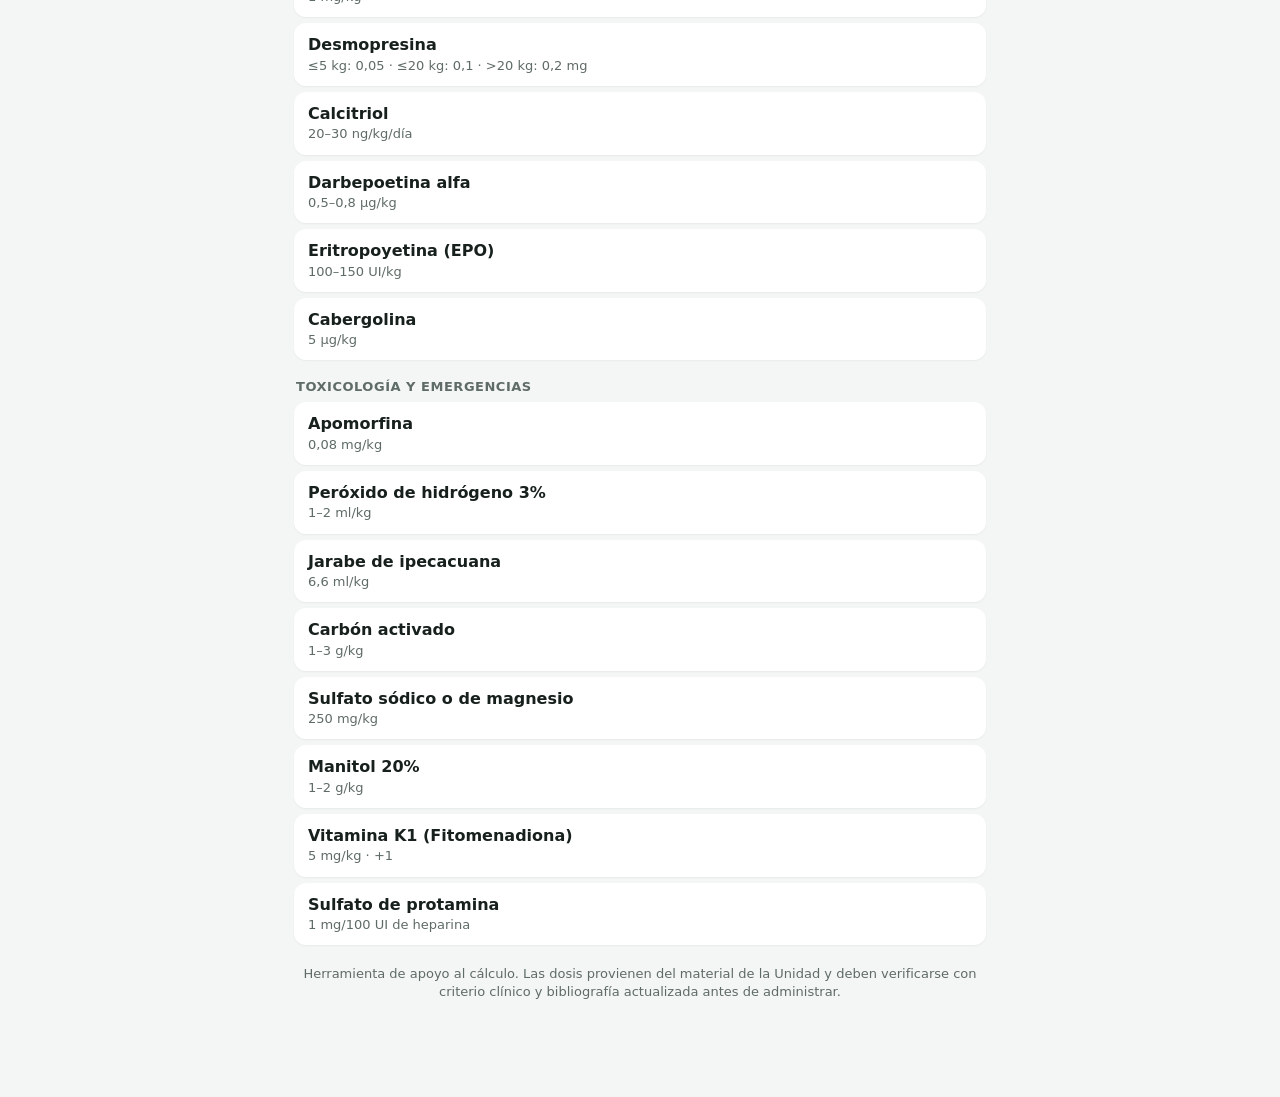
==== commit dc3f636e: "Unificar fichas clínicas, dosis y anestesia en una sola app Incorpora la historia clínica de la app " ====
--- a/app/src/main/assets/index.html
+++ b/app/src/main/assets/index.html
@@ -21,11 +21,6 @@
 
 <main>
   <section id="list-view">
-    <a class="tool-link" href="anestesia.html">
-      <span class="ti">🩺</span>
-      <span class="tt"><b>Ficha anestésica</b><small>Fármacos, monitoreo, tiempos y PDF</small></span>
-      <span class="ta">›</span>
-    </a>
     <input id="search" type="search" placeholder="🔍 Buscar fármaco…" autocomplete="off">
     <div id="chips" class="chips"></div>
     <div id="drug-list"></div>
@@ -49,5 +44,6 @@
 
 <script src="drugs.js"></script>
 <script src="app.js"></script>
+<script src="nav.js" data-active="dosis"></script>
 </body>
 </html>
--- a/app/src/main/assets/styles.css
+++ b/app/src/main/assets/styles.css
@@ -119,9 +119,3 @@
 .alert.warn { background: var(--warn-bg); color: var(--warn); }
 .alert.bad { background: var(--bad-bg); color: var(--bad); font-weight: 700; }
 
-.tool-link { display: flex; align-items: center; gap: 12px; text-decoration: none; color: var(--text); background: var(--card); border: 2px solid var(--accent); border-radius: 14px; padding: 12px 14px; margin-bottom: 12px; }
-.tool-link:active { background: var(--accent-soft); }
-.tool-link .ti { font-size: 26px; }
-.tool-link .tt { flex: 1; display: flex; flex-direction: column; }
-.tool-link small { color: var(--muted); font-size: 13px; }
-.tool-link .ta { color: var(--accent); font-size: 26px; font-weight: 700; }
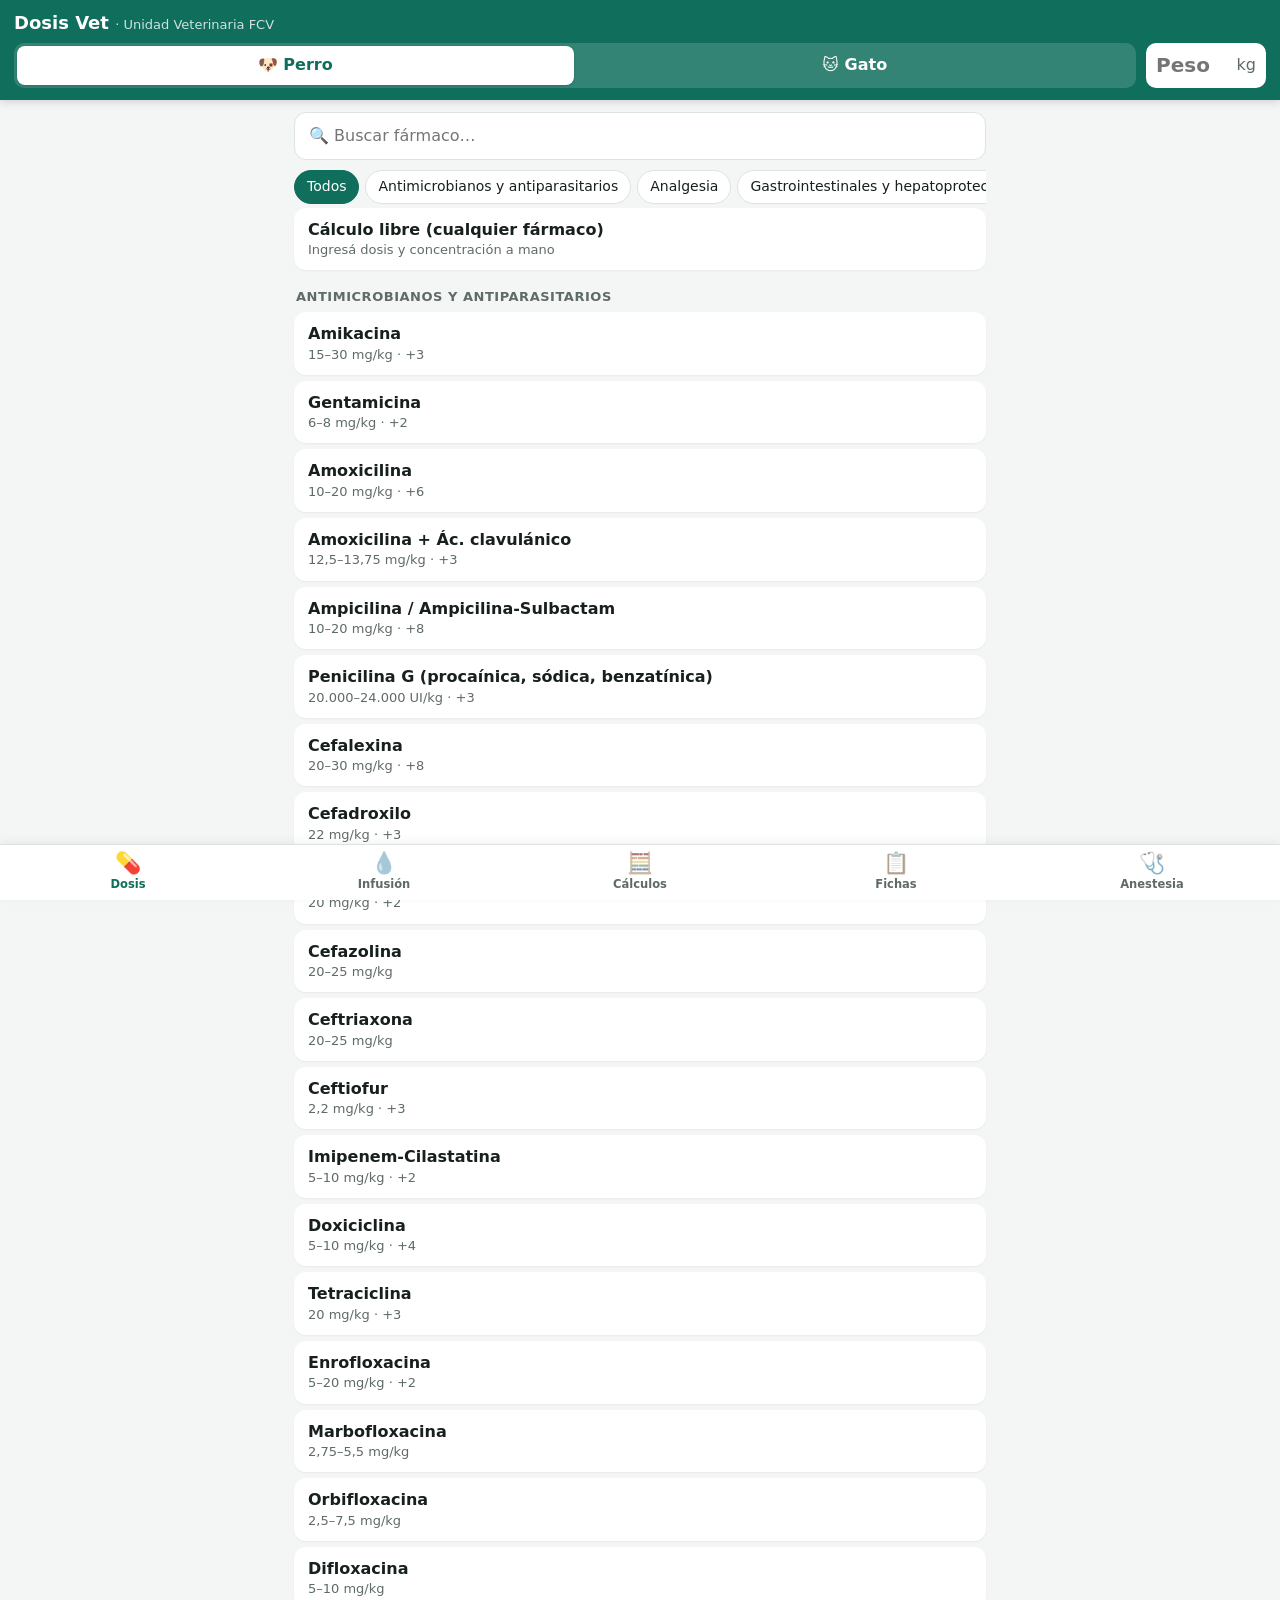
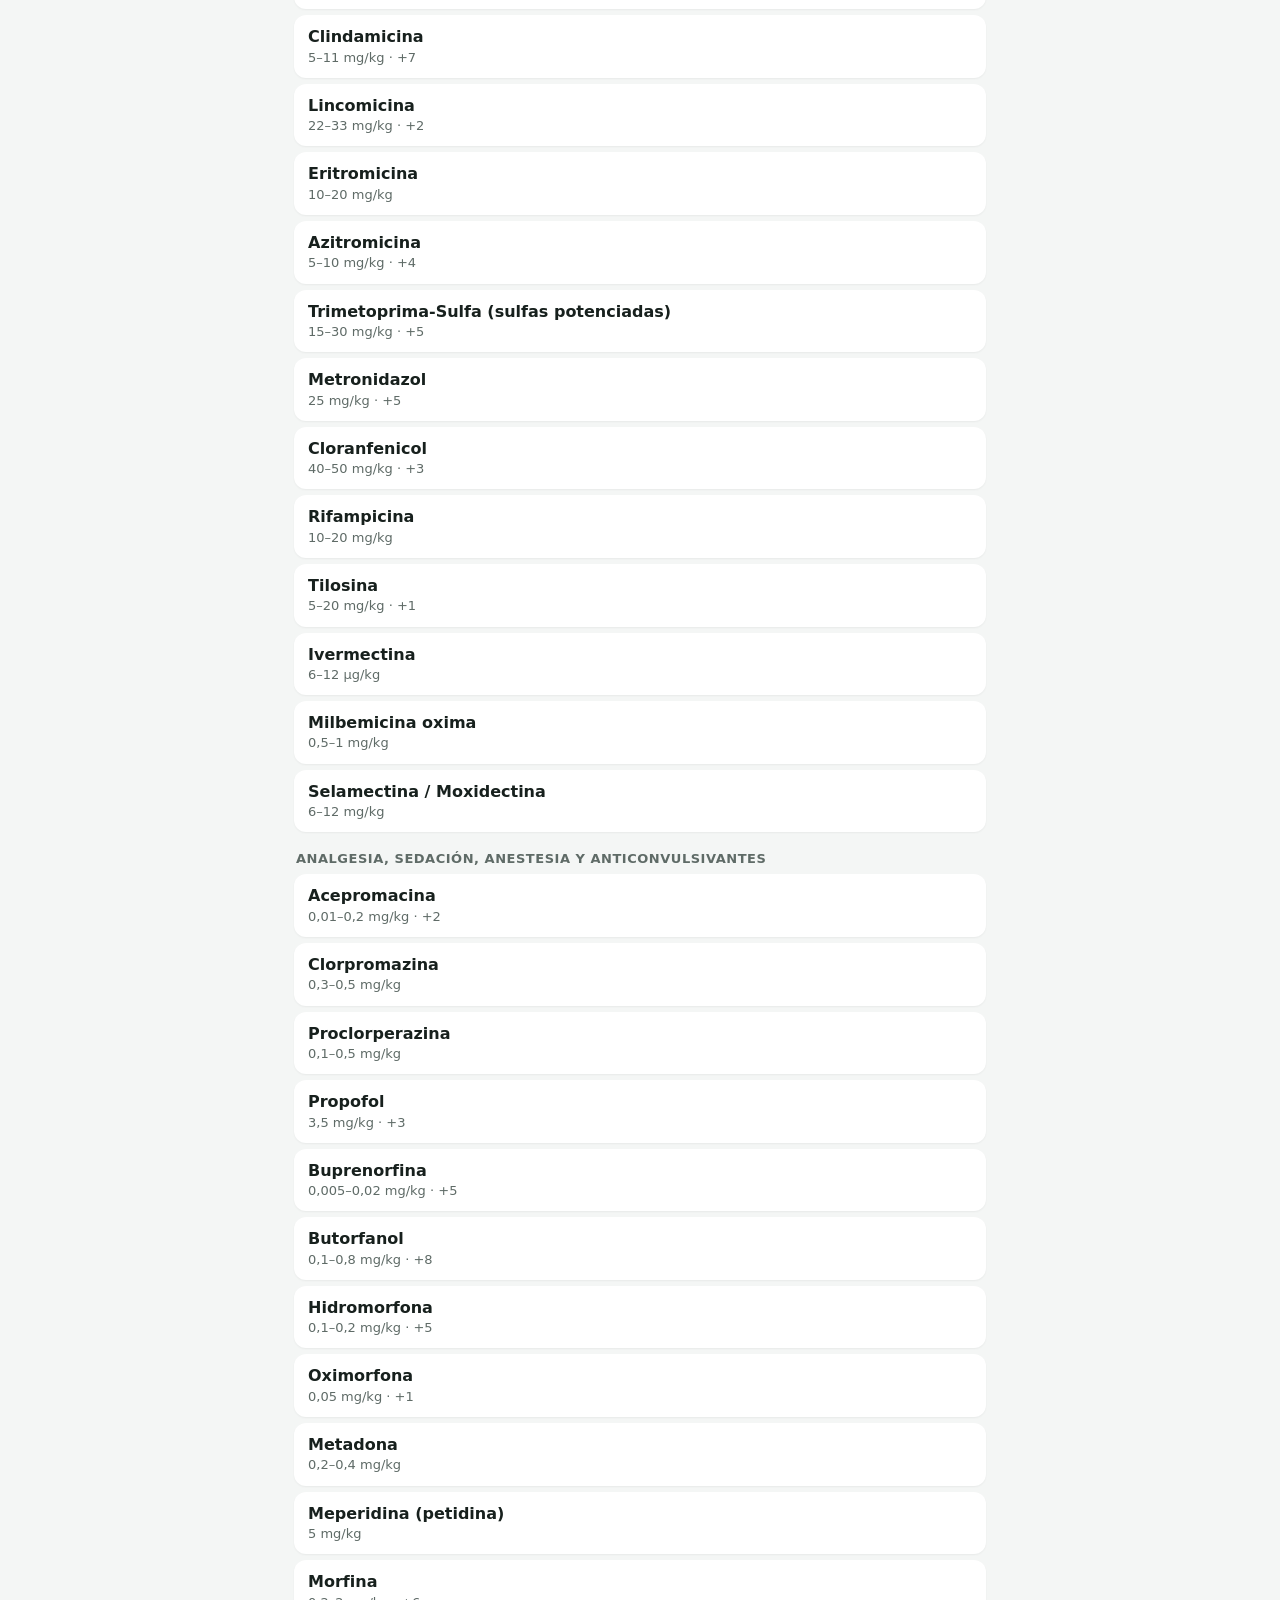
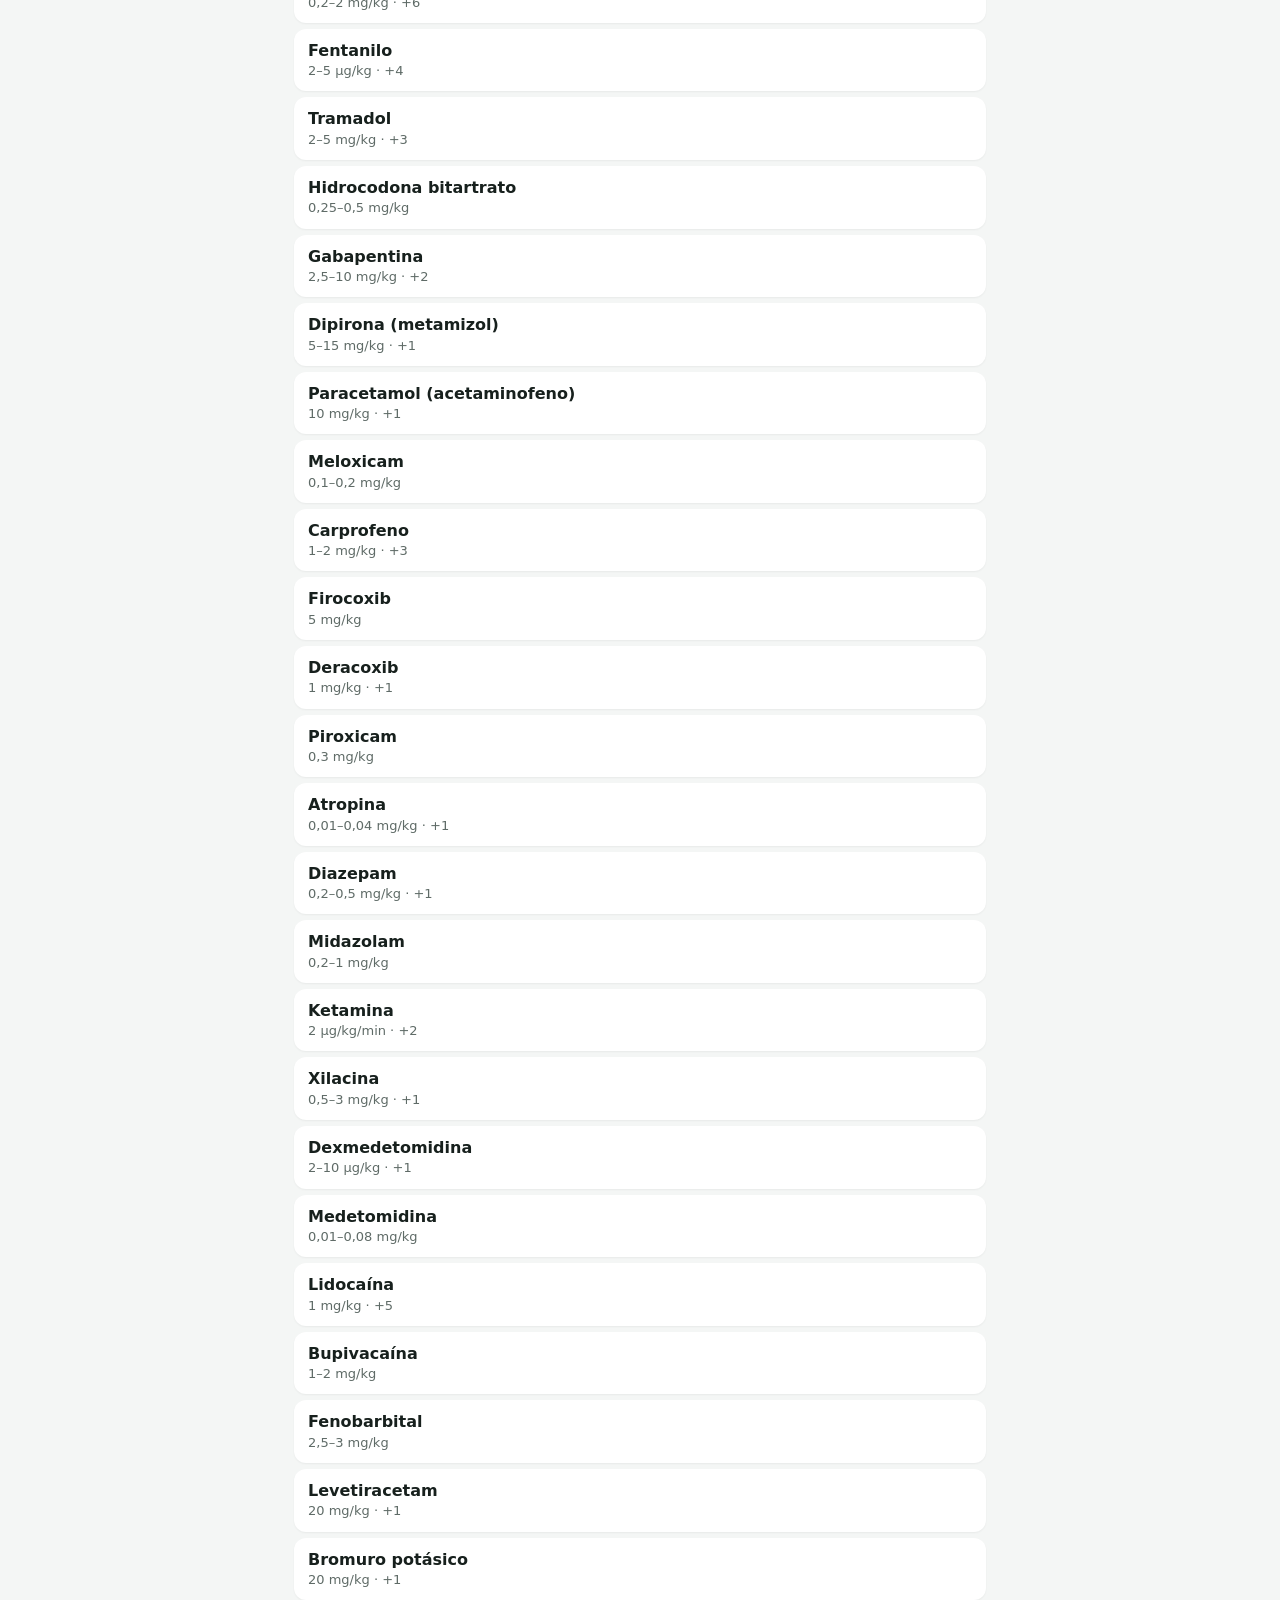
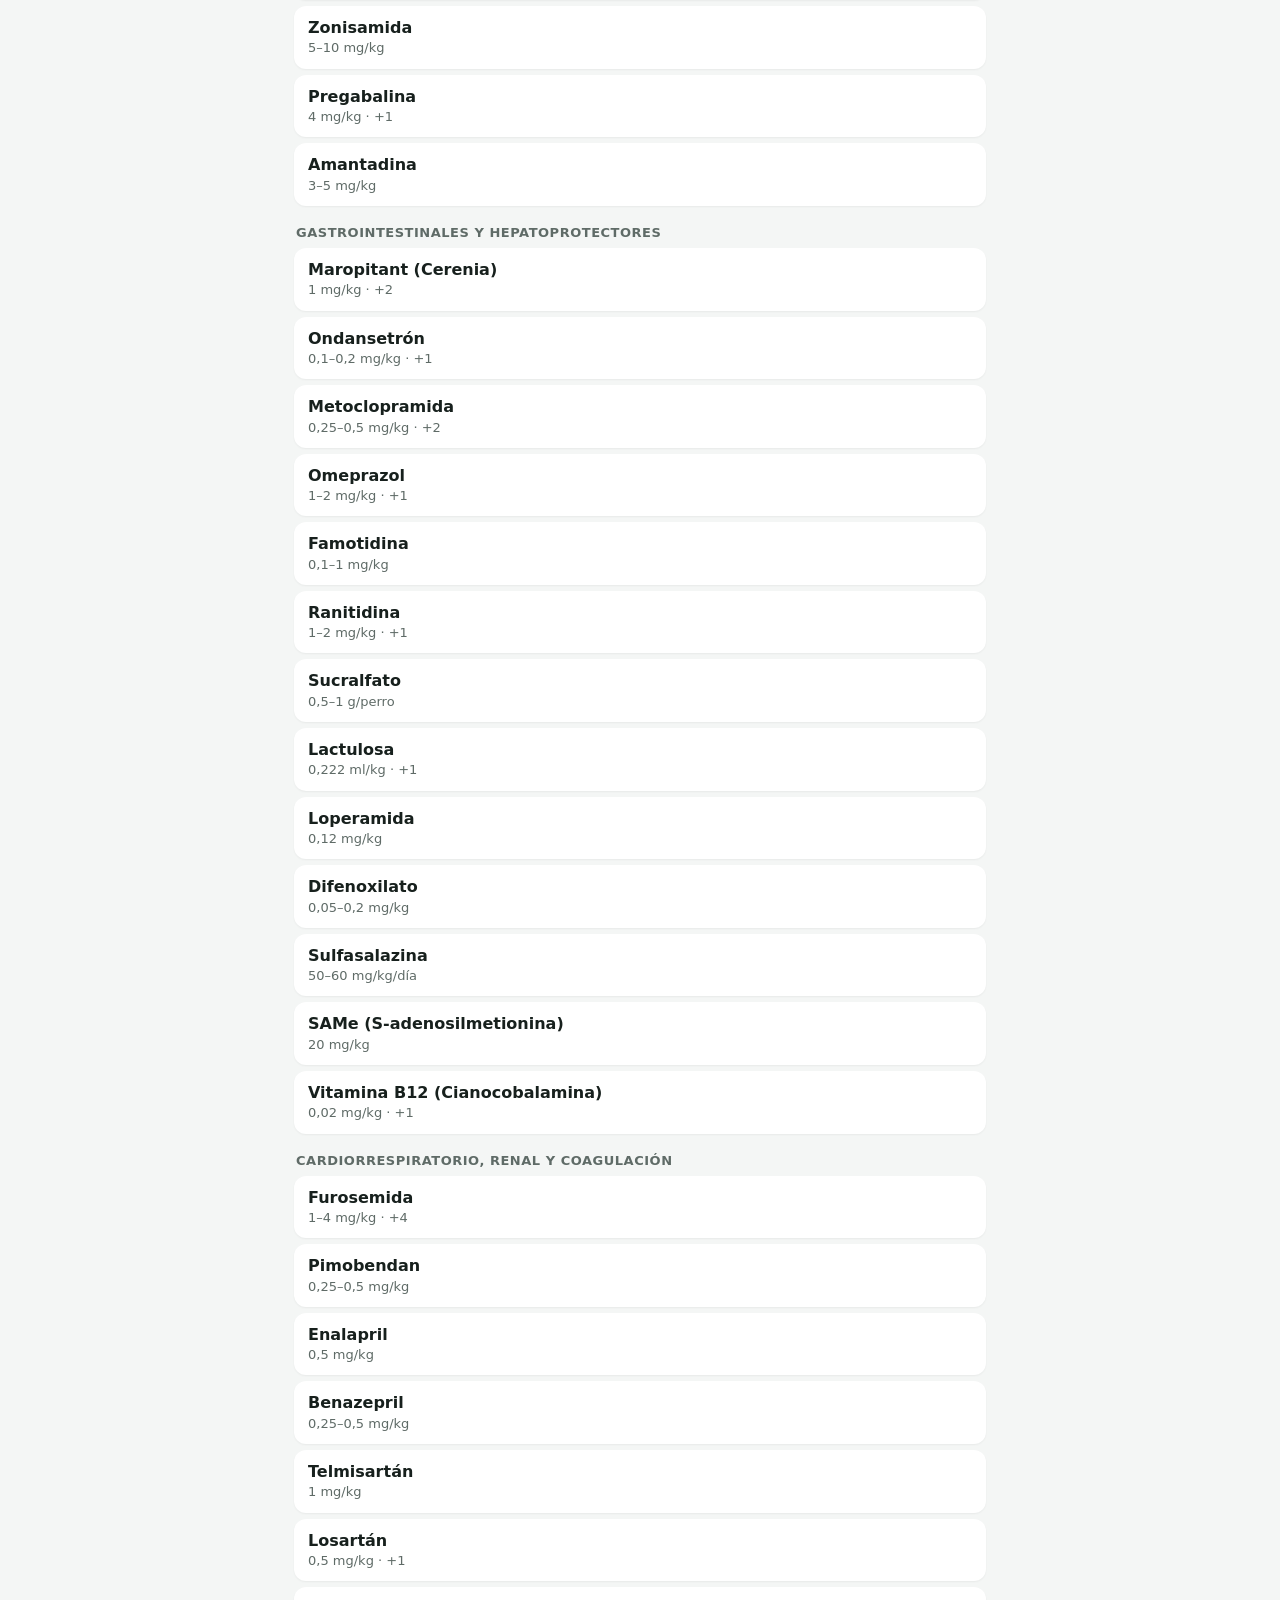
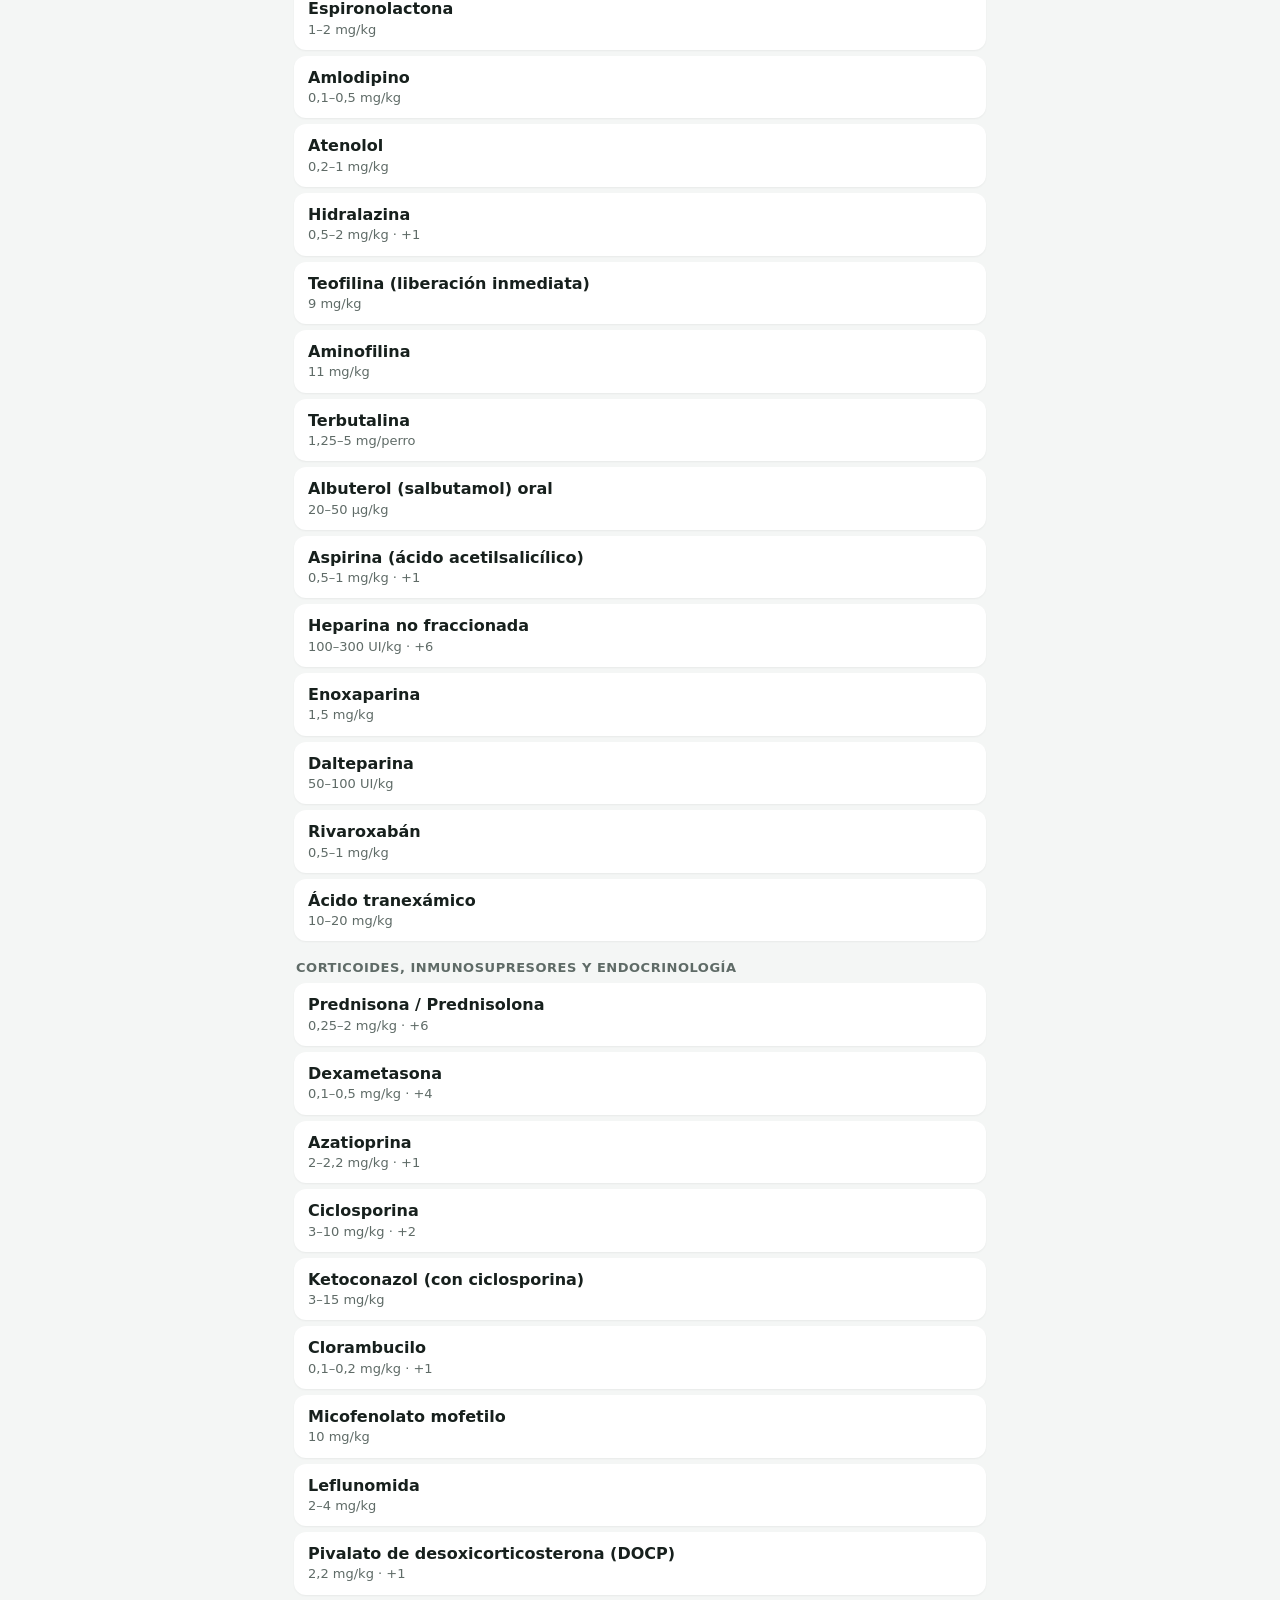
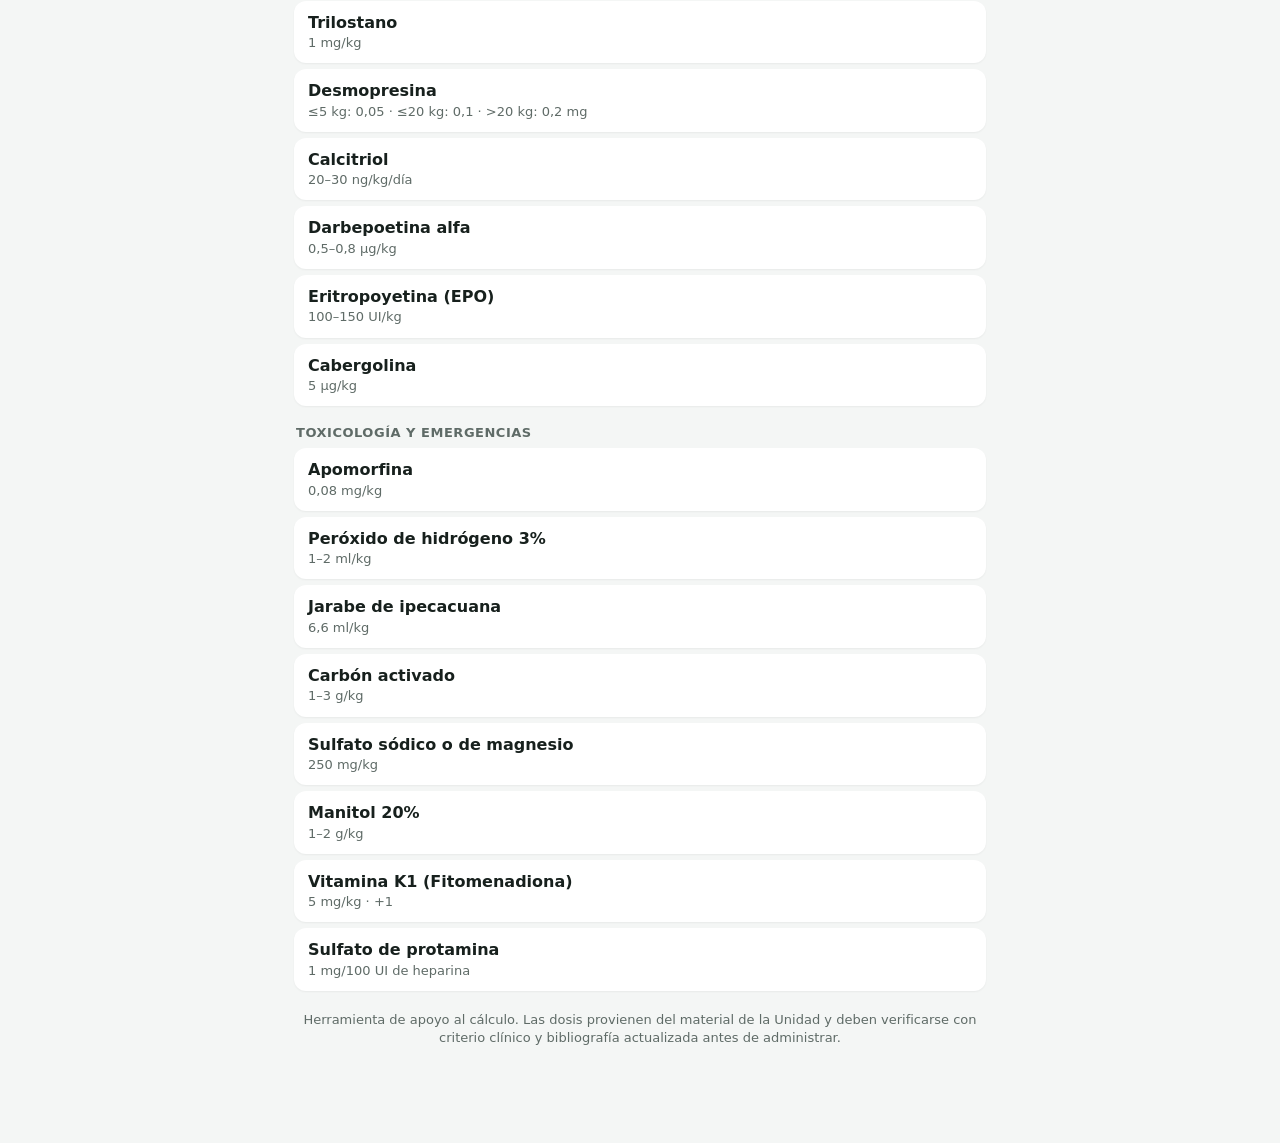
==== commit 162c7619: "Registrar cálculos en la historia clínica y guardar en Google Drive - Botón "Guardar en historia clí" ====
--- a/app/src/main/assets/index.html
+++ b/app/src/main/assets/index.html
@@ -42,6 +42,10 @@
   </section>
 </main>
 
+<script src="fichas/js/utils.js"></script>
+<script src="fichas/js/db.js"></script>
+<script src="fichas/js/ficha-fcv.js"></script>
+<script src="registro.js"></script>
 <script src="drugs.js"></script>
 <script src="app.js"></script>
 <script src="nav.js" data-active="dosis"></script>
--- a/app/src/main/assets/styles.css
+++ b/app/src/main/assets/styles.css
@@ -119,3 +119,37 @@
 .alert.warn { background: var(--warn-bg); color: var(--warn); }
 .alert.bad { background: var(--bad-bg); color: var(--bad); font-weight: 700; }
 
+
+/* Infusión continua */
+select.full, input.full { width: 100%; margin-bottom: 4px; }
+input.full { padding: 10px 12px; border: 1px solid var(--line); border-radius: 10px; background: var(--bg); font-size: 16px; margin-top: 6px; }
+.dhead { display: flex; justify-content: space-between; align-items: center; margin-bottom: 8px; }
+.rm { border: 0; background: transparent; color: var(--bad); font-weight: 600; font-size: 14px; }
+.addrow { display: flex; gap: 8px; margin: 4px 0 8px; }
+.addbtn { flex: 1; border: 2px dashed var(--accent); background: transparent; color: var(--accent); border-radius: 12px; padding: 11px; font-weight: 600; }
+.lbl .muted { font-weight: 400; }
+.hint.warn { color: var(--warn); }
+.sep { font-weight: 700; margin: 12px 0 2px; padding-top: 8px; border-top: 2px solid var(--line); }
+#rate-chips { padding-top: 8px; }
+
+/* Cálculos clínicos */
+.seg.tabs { margin-bottom: 4px; }
+.seg.tabs button { font-size: 13.5px; padding: 9px 2px; }
+.chips.wrap { flex-wrap: wrap; overflow: visible; padding-top: 0; margin-bottom: 8px; }
+.grid2 { display: grid; grid-template-columns: minmax(0, 1fr) minmax(0, 1fr); gap: 0 10px; }
+.grid2 > label { min-width: 0; }
+.grid2 .inrow input { width: 100%; }
+.grid2 .lbl { margin-top: 8px; }
+#n-stage { width: 100%; }
+.hint.src { margin: 4px 2px 8px; font-style: italic; }
+details.ref { margin-top: 10px; font-size: 13px; color: var(--muted); }
+details.ref summary { color: var(--accent); font-weight: 600; cursor: pointer; }
+details.ref p { margin: 6px 0; }
+#f-modo { margin-top: 8px; }
+.tag.doti { background: #e3ecfb; color: #2a4f9b; }
+@media (prefers-color-scheme: dark) { .tag.doti { background: #1f2c48; color: #9db8f0; } }
+details.drug-info { font-size: 14px; }
+details.drug-info summary { font-weight: 600; color: var(--accent); cursor: pointer; }
+details.drug-info > div, details.drug-info ul { margin-top: 6px; }
+details.drug-info ul { padding-left: 18px; color: var(--warn); }
+details.drug-info li { margin: 3px 0; }
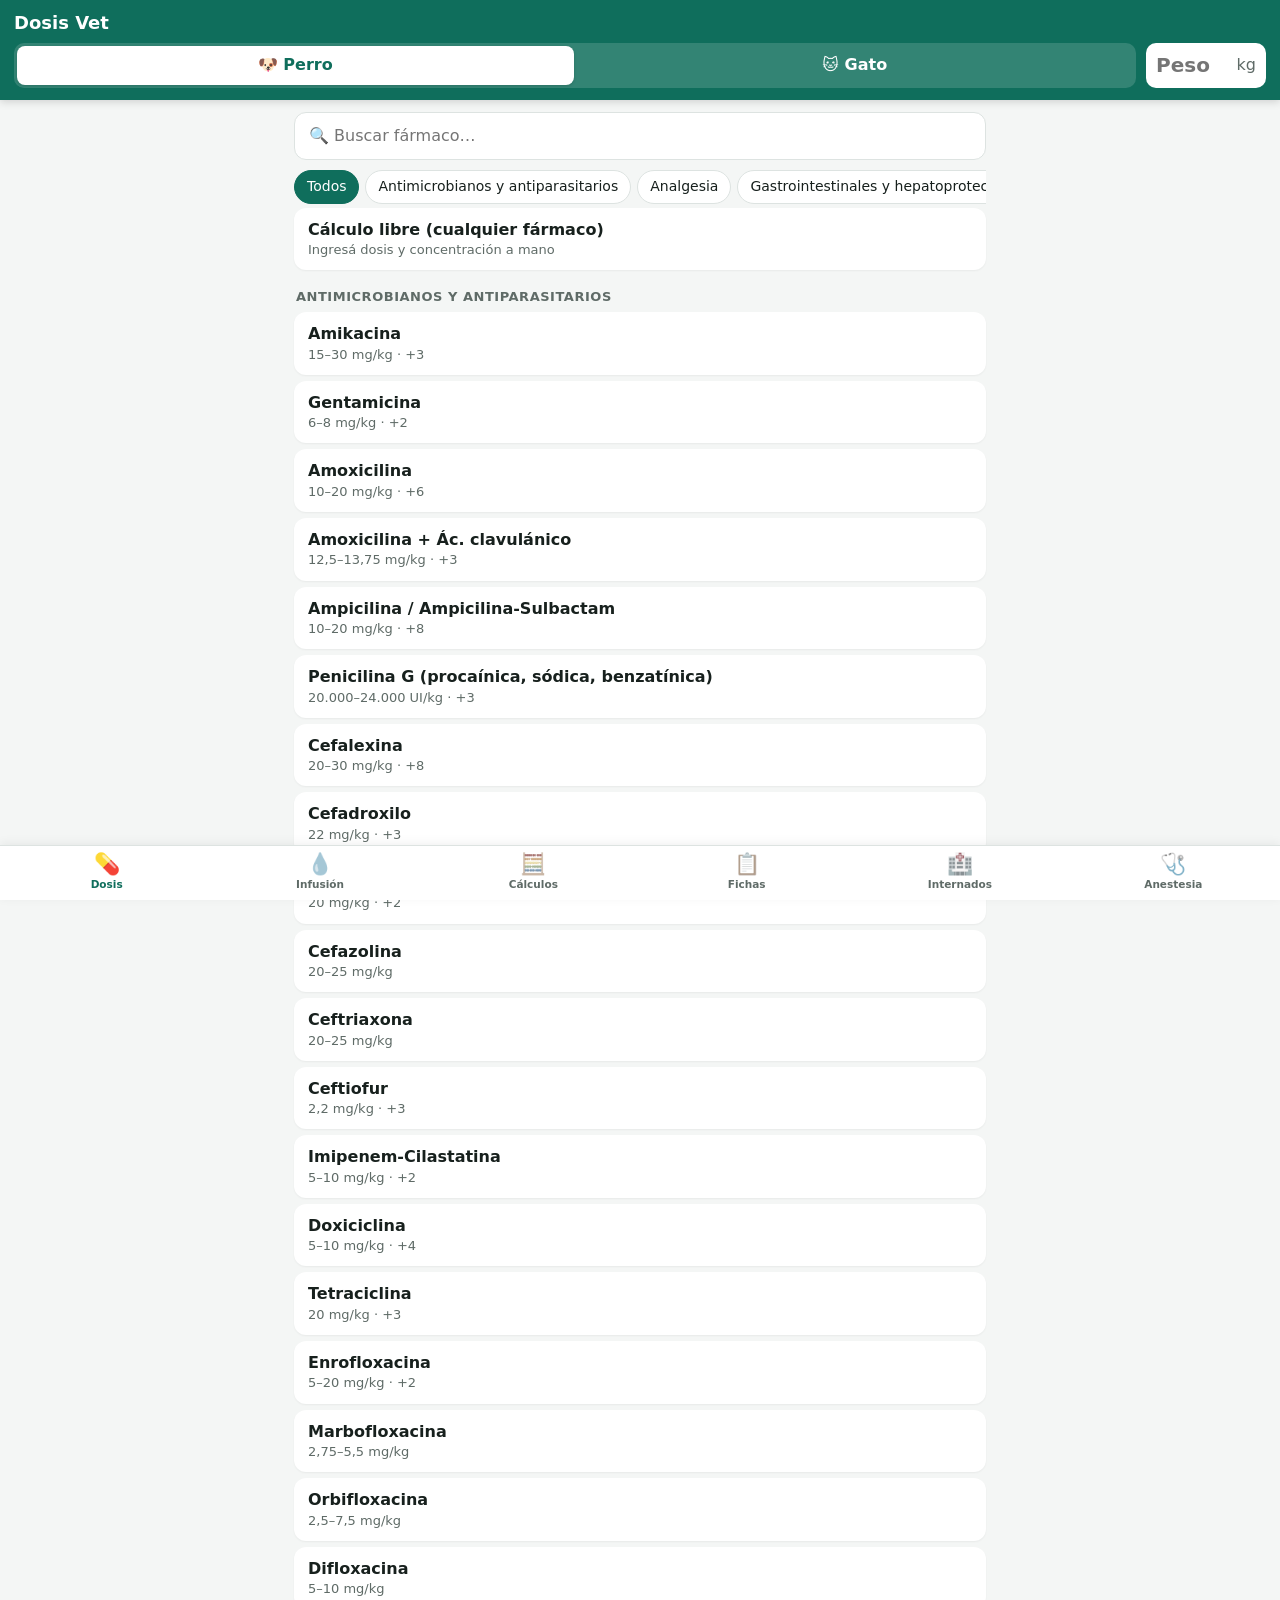
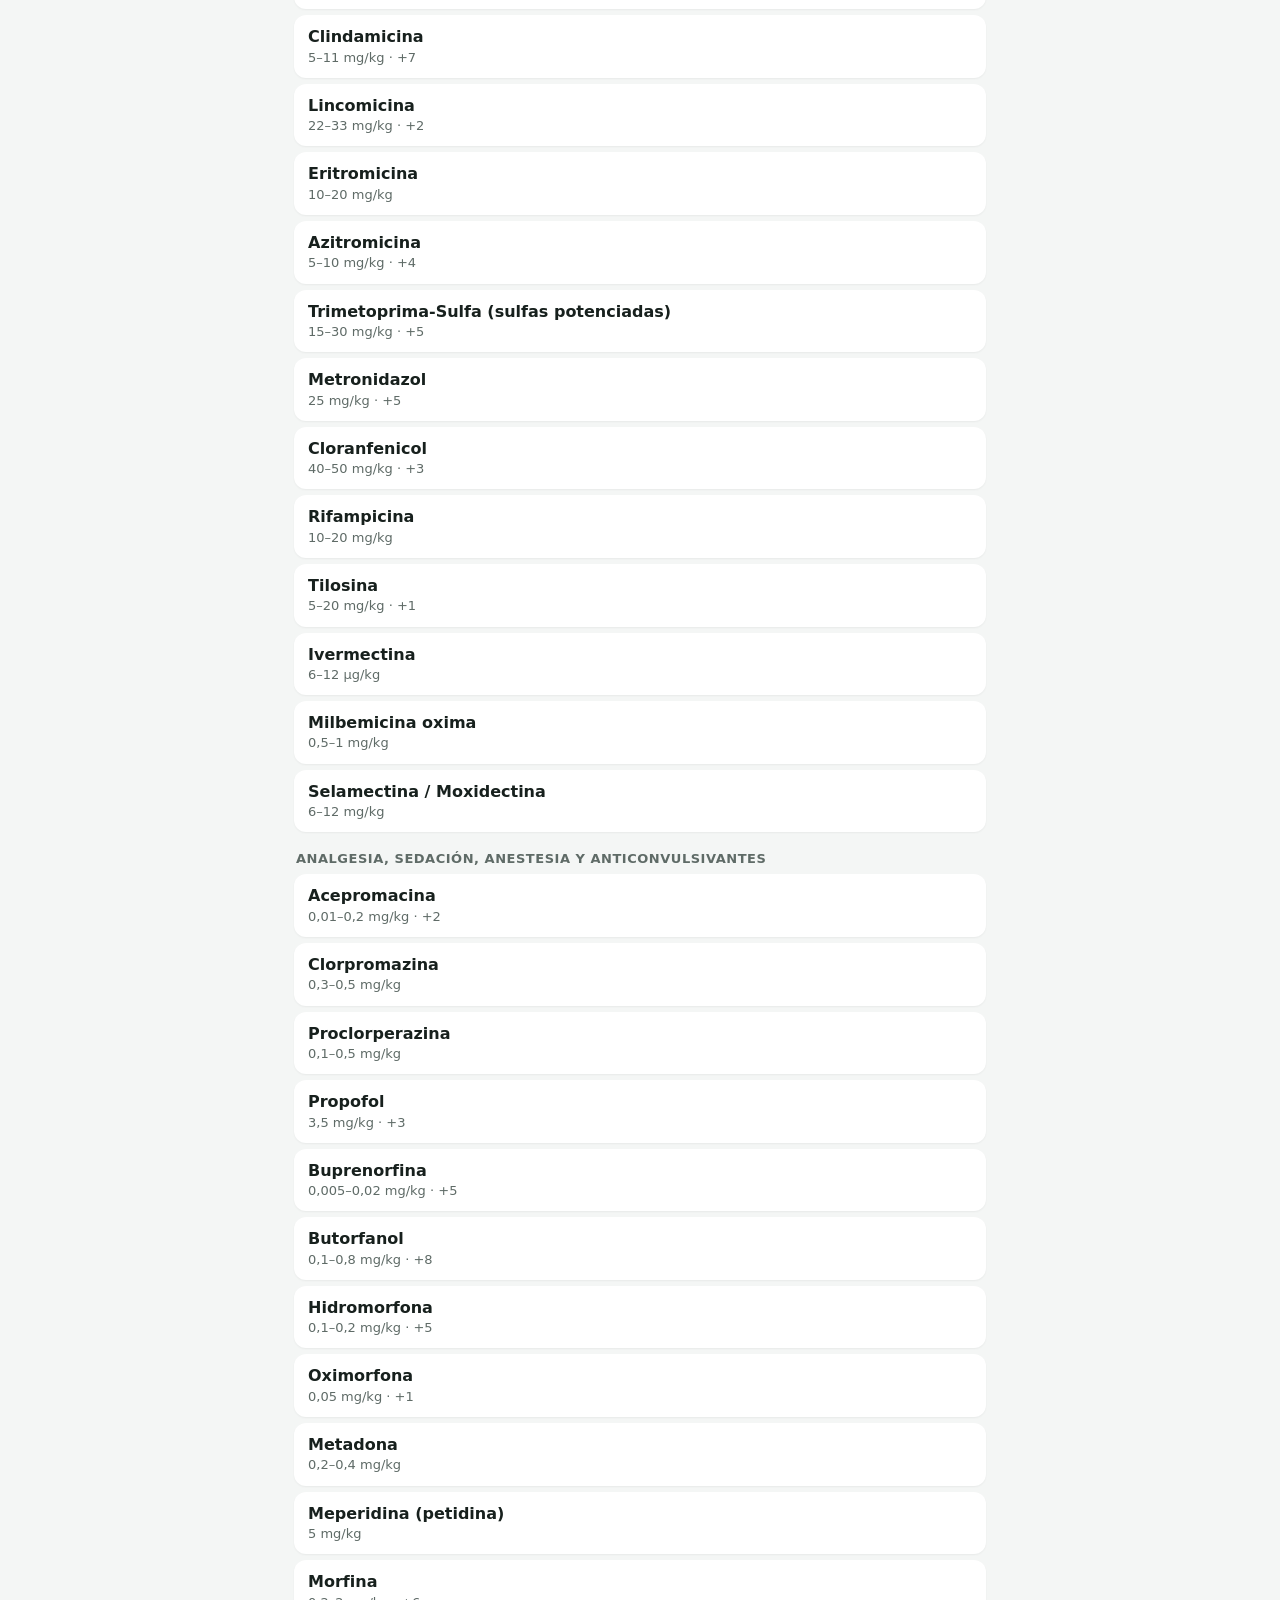
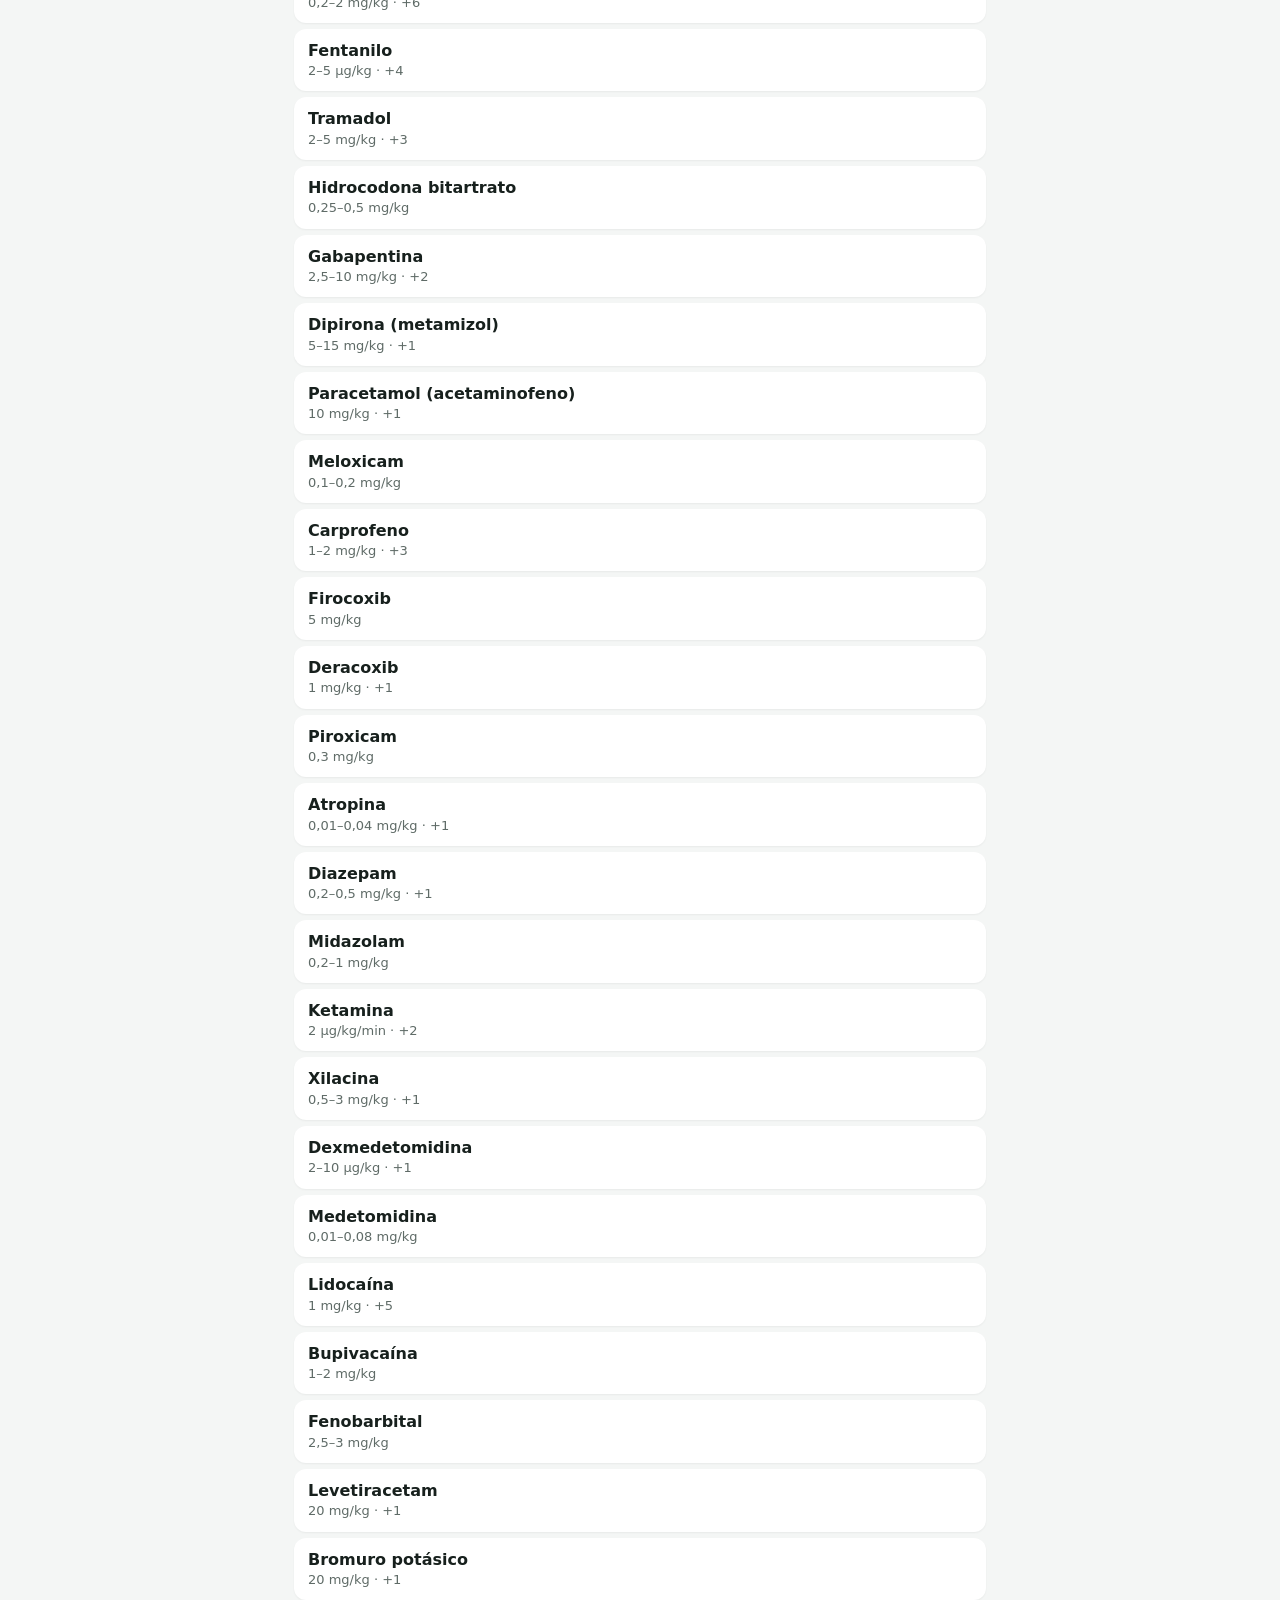
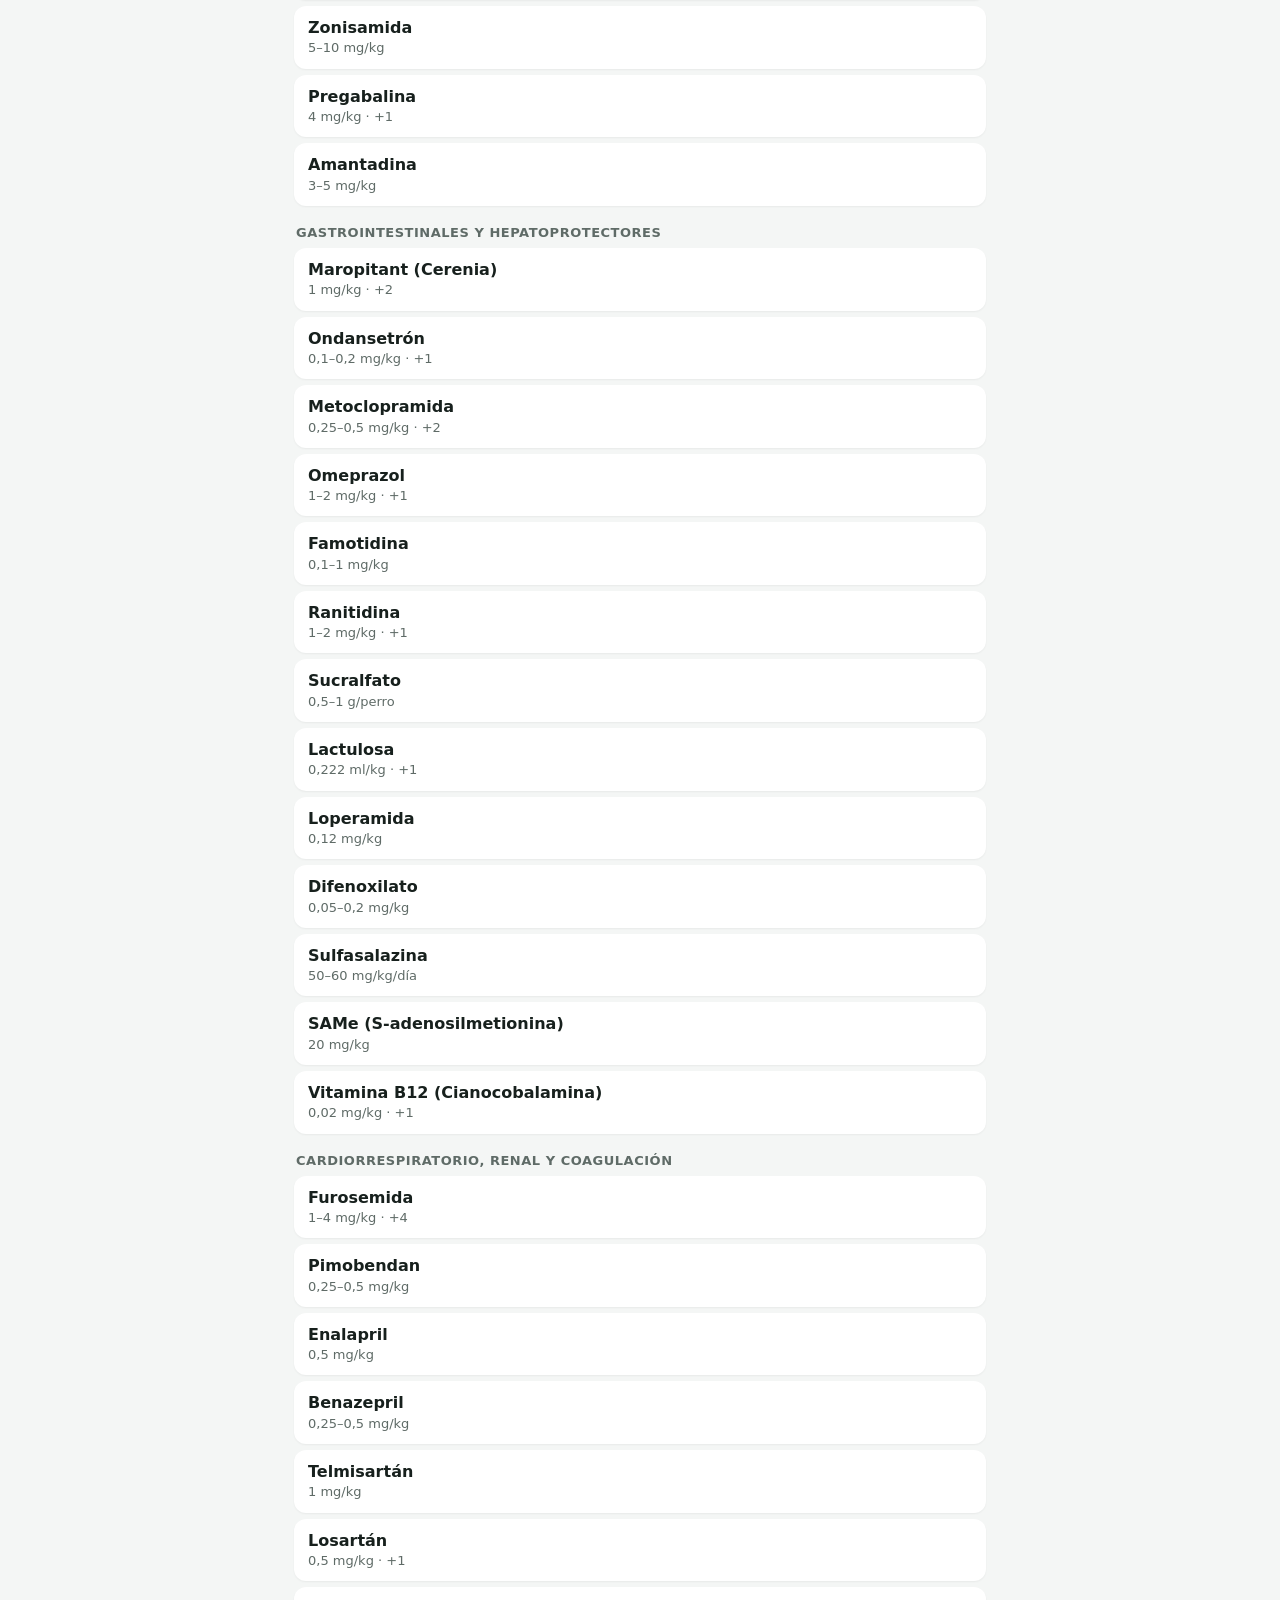
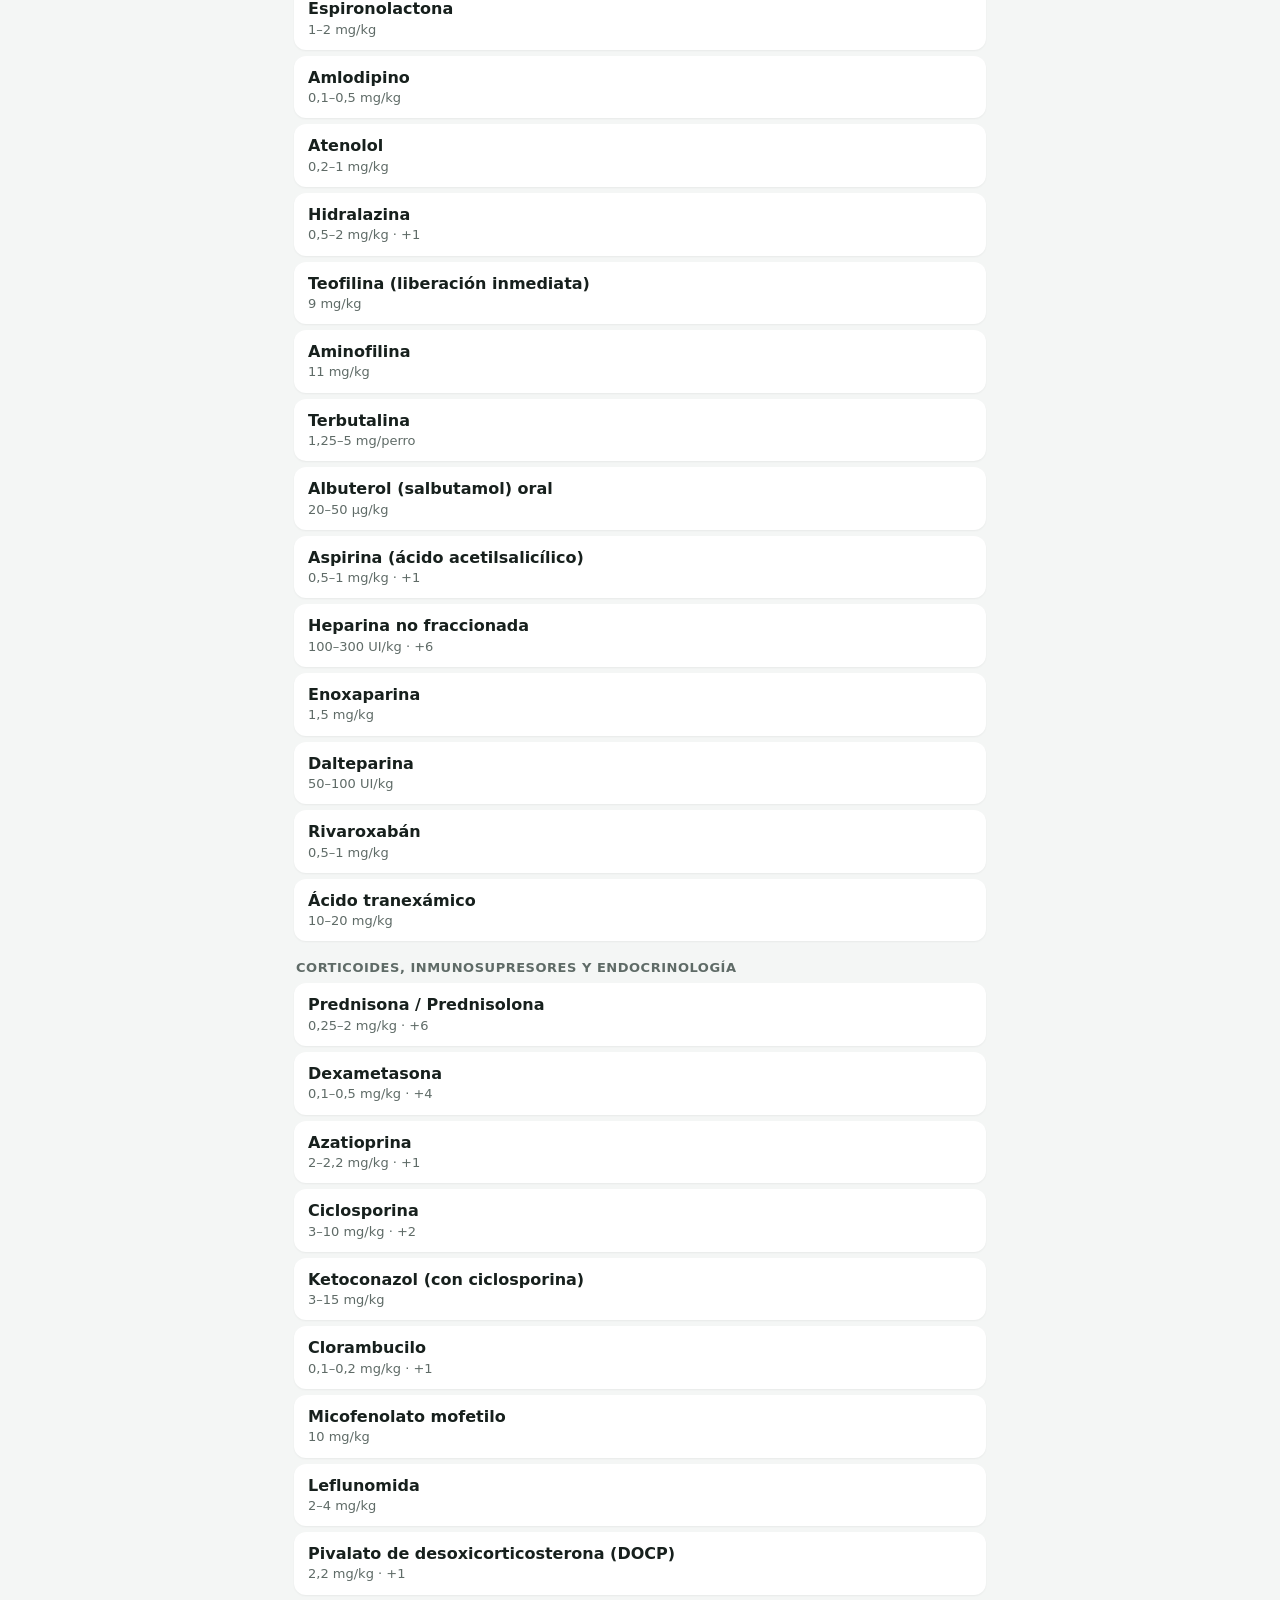
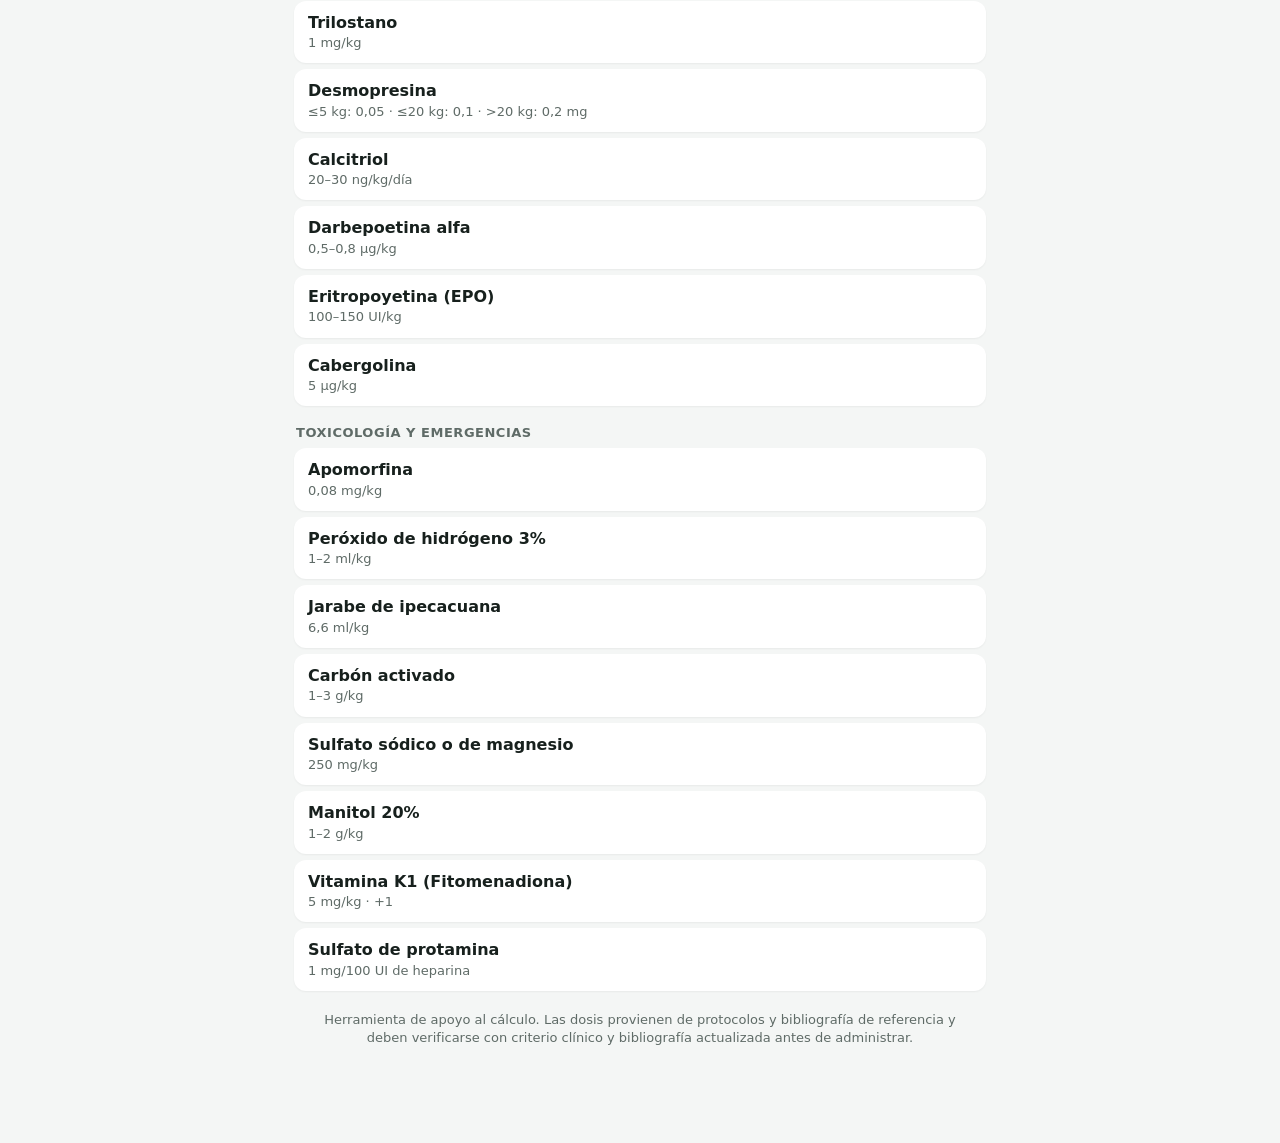
==== commit 0c733116: "Quitar referencias a la Facultad / FCV / Cátedra / Unidad del texto visible Nombre de la app 'Dosis " ====
--- a/app/src/main/assets/index.html
+++ b/app/src/main/assets/index.html
@@ -4,12 +4,12 @@
 <meta charset="utf-8">
 <meta name="viewport" content="width=device-width, initial-scale=1, viewport-fit=cover">
 <meta name="theme-color" content="#0f6e5c">
-<title>Dosis Vet FCV</title>
+<title>Dosis Vet</title>
 <link rel="stylesheet" href="styles.css">
 </head>
 <body>
 <header class="top">
-  <div class="brand">Dosis Vet <span>· Unidad Veterinaria FCV</span></div>
+  <div class="brand">Dosis Vet</div>
   <div class="patient">
     <div class="seg" id="species">
       <button data-sp="p">🐶 Perro</button>
@@ -24,7 +24,7 @@
     <input id="search" type="search" placeholder="🔍 Buscar fármaco…" autocomplete="off">
     <div id="chips" class="chips"></div>
     <div id="drug-list"></div>
-    <p class="disclaimer">Herramienta de apoyo al cálculo. Las dosis provienen del material de la Unidad y deben verificarse con criterio clínico y bibliografía actualizada antes de administrar.</p>
+    <p class="disclaimer">Herramienta de apoyo al cálculo. Las dosis provienen de protocolos y bibliografía de referencia y deben verificarse con criterio clínico y bibliografía actualizada antes de administrar.</p>
   </section>
 
   <section id="detail-view" hidden>
